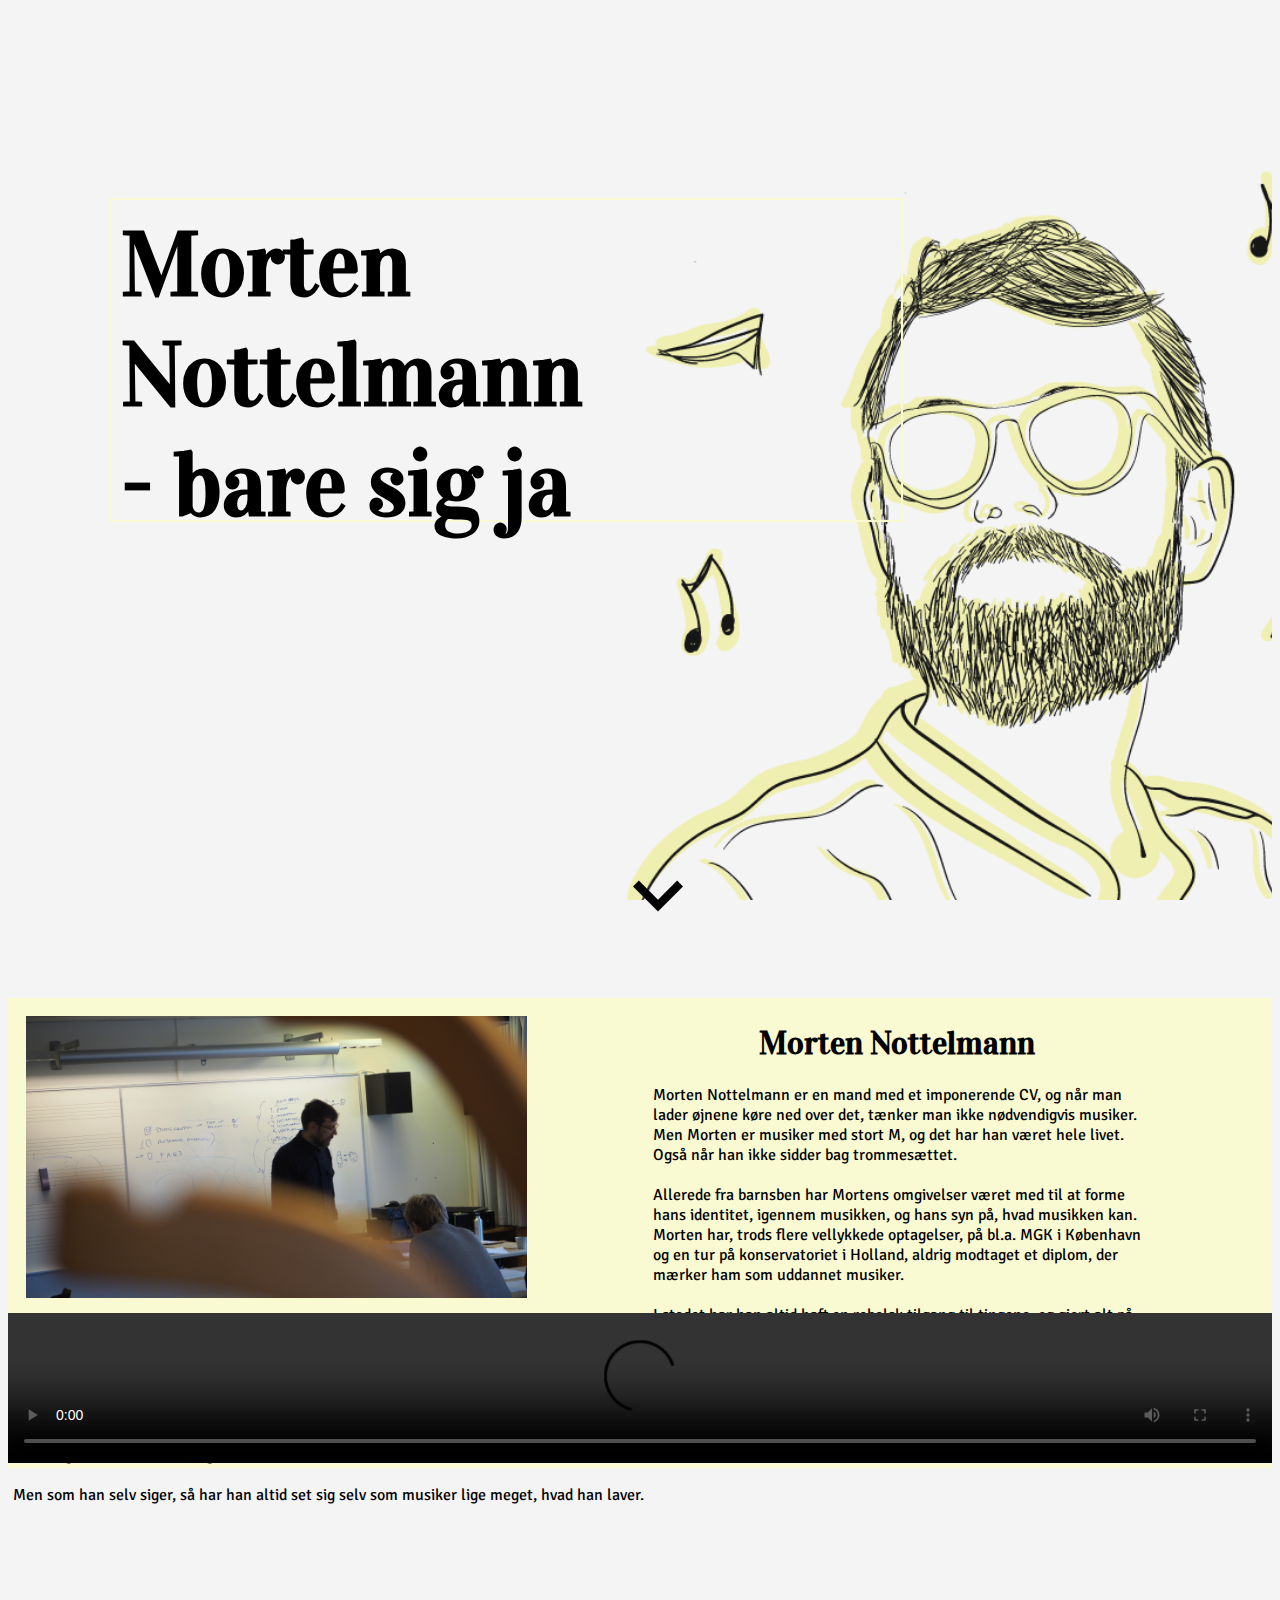
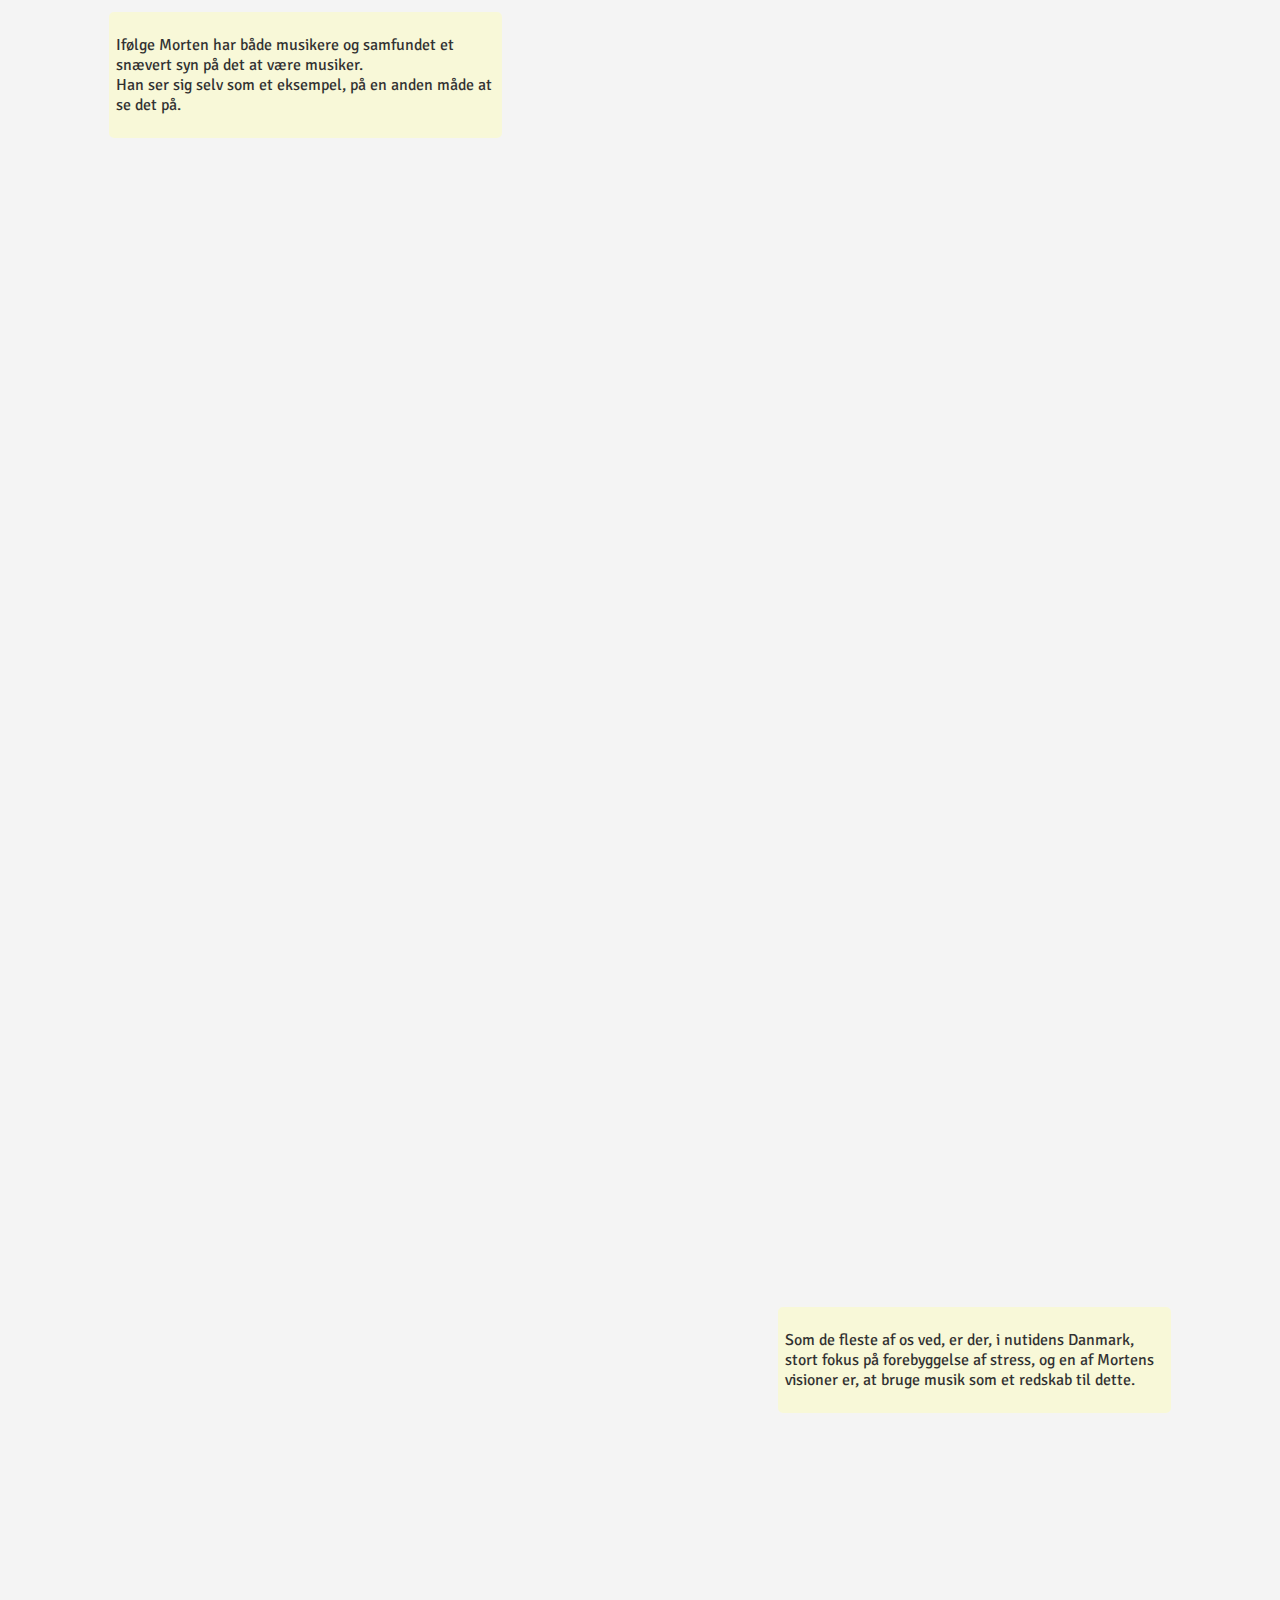
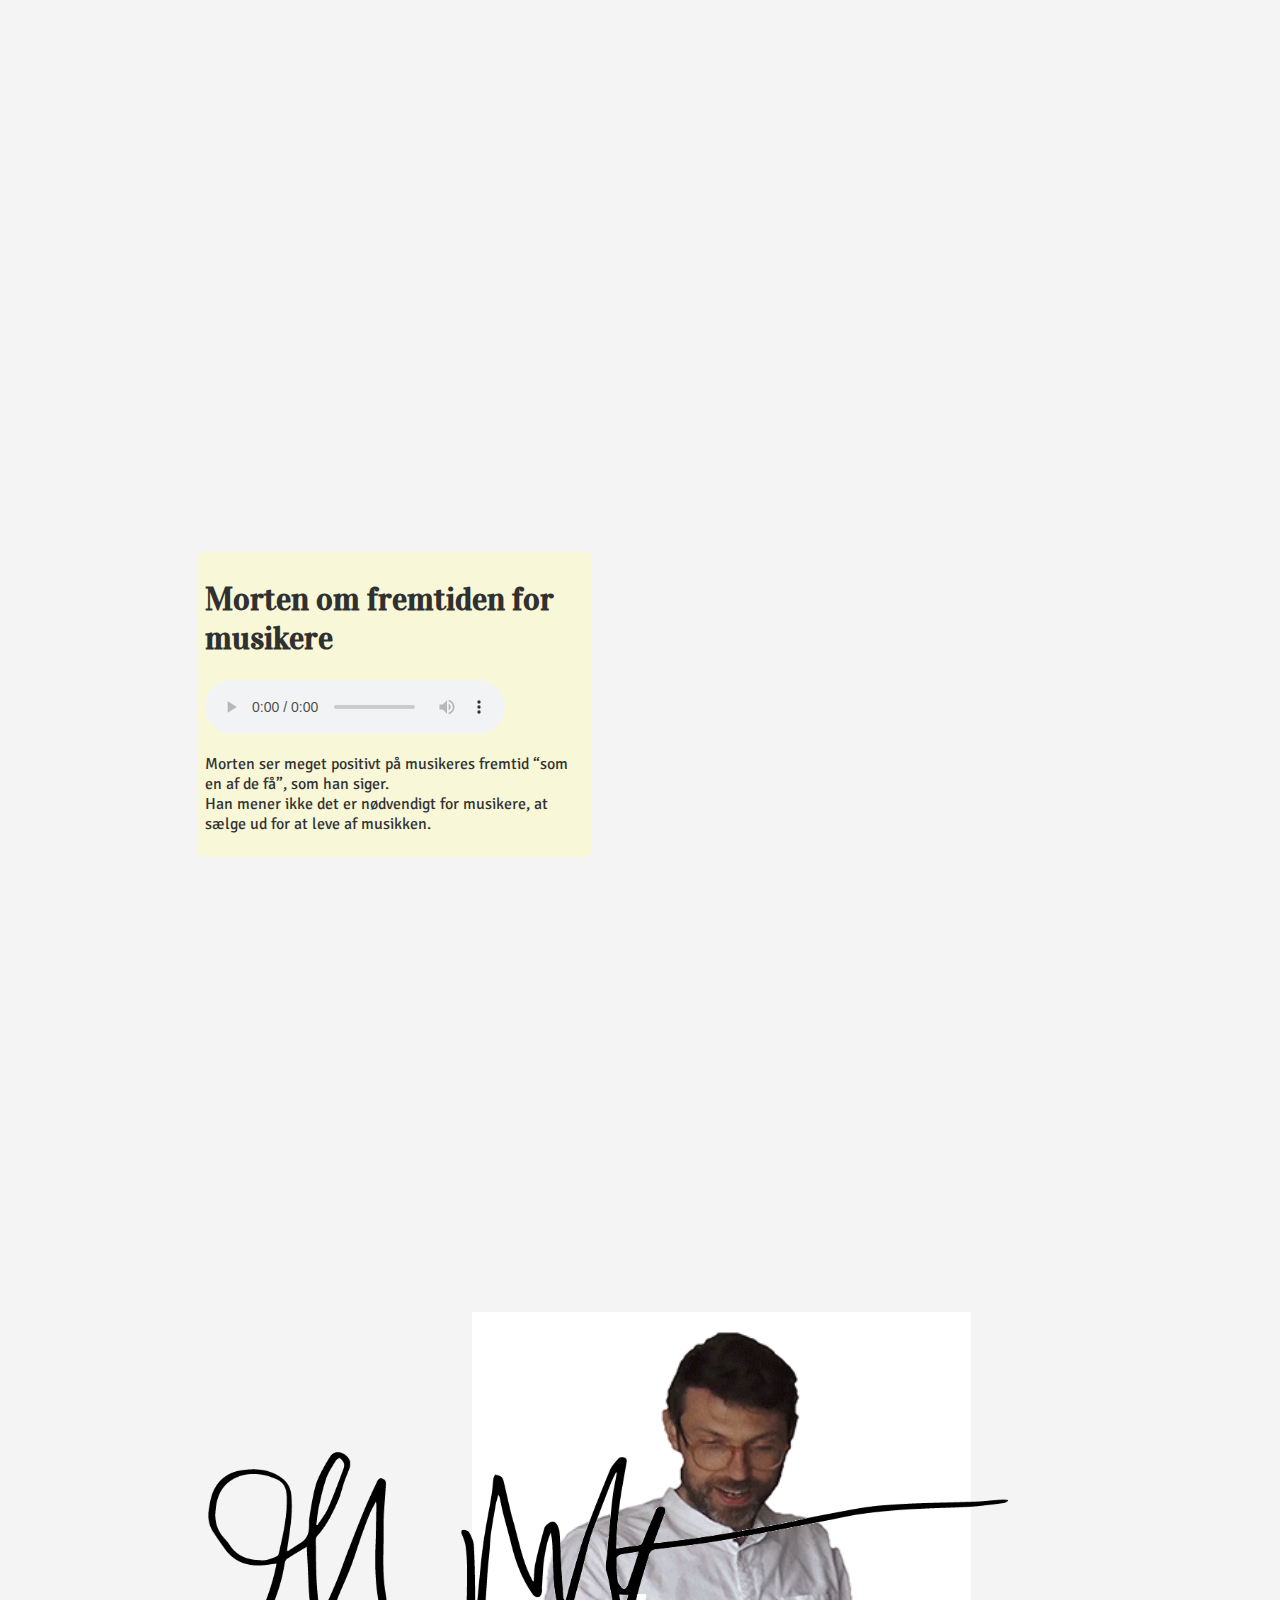
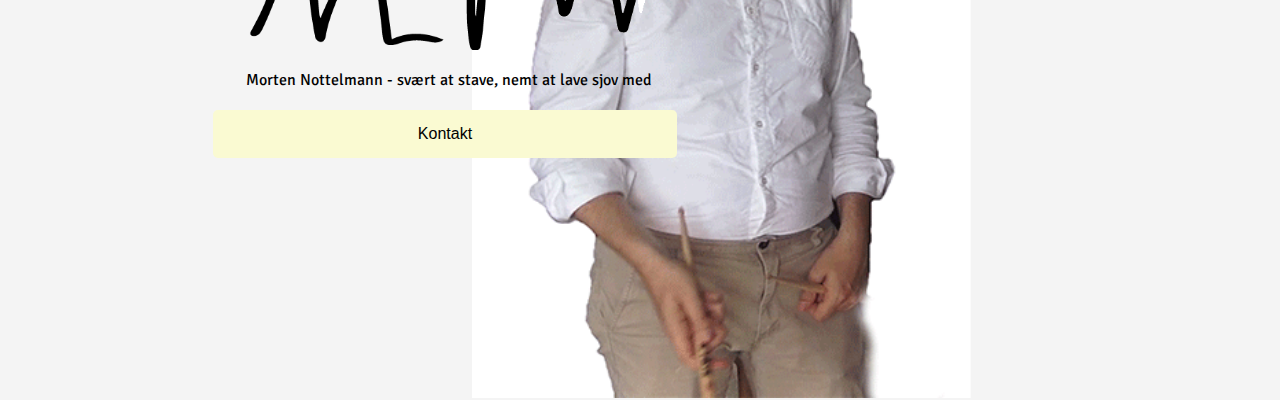
==== index.html @ 0ad33be7 "fonts" ====
<!DOCTYPE html>
<html lang="da">

<head>
    <meta charset="utf-8">
    <!-- HUSK AT UDFYLDE BESKRIVELSE TIL SEO-->
    <meta name="Description" content="">
    <meta name="Author" content="Christian Plovst">
    <meta name="viewport" content="width=device-width, initial-scale=1.0">
    <title>Morten Nottelmann - bare sig ja</title>
    <link rel="stylesheet" href="style/style.css">
    <link href="https://fonts.googleapis.com/icon?family=Material+Icons" rel="stylesheet">
    <link href="https://fonts.googleapis.com/css?family=Signika|Vidaloka" rel="stylesheet">
</head>

<body>
    <header>
        <div class="container">
            <div class="parallax-hero" id="top">
                <h1 id="titel">Morten Nottelmann<br>- bare sig ja</h1>
                <div>
                    <i class="material-icons" style="font-size:100px">keyboard_arrow_down</i>
                </div>
            </div>
        </div>
    </header>
    <section>
        <div class="undervisning-container">
            <img src="images/undervisning.JPG" alt="Morten underviser på kons" id="undervisning">
            <div class="Morten">
                <h1>Morten Nottelmann</h1>
                <p>Morten Nottelmann er en mand med et imponerende CV, og når man lader øjnene køre ned over det, tænker man ikke nødvendigvis musiker. Men Morten er musiker med stort M, og det har han været hele livet. Også når han ikke sidder bag trommesættet.<br><br>
                    Allerede fra barnsben har Mortens omgivelser været med til at forme hans identitet, igennem musikken, og hans syn på, hvad musikken kan.<br>
                    Morten har, trods flere vellykkede optagelser, på bl.a. MGK i København og en tur på konservatoriet i Holland, aldrig modtaget et diplom, der mærker ham som uddannet musiker.<br><br>
                    I stedet har han altid haft en rebelsk tilgang til tingene, og gjort alt på sin egen måde - med stor succes. Han har blandt andet startet eget pladeselskab, turneret og spillet en stor teaterforestilling, med tekst af Elfriede Jelinek, modtager af Nobels litteraturpris.<br>
                    Da Morten vender tilbage til Danmark, uddanner han sig som kaospilot og har siden haft utroligt mange jobs. Bl.a. har han haft eget reklamebureau og startet spillestedet ”Cafe Lobby” op.<br><br>
                    I dag er Morten stadig en meget tværfaglig mand. Han underviser bl.a. på musikkonservatoriet, Journalist- og mediehøjskolen og på designskolen i Göteborg. Samtidig med dette, er han igen blevet udøvende musiker.<br><br>
                    Men som han selv siger, så har han altid set sig selv som musiker lige meget, hvad han laver.</p>
            </div>
        </div>
    </section>
    <video id="myVideo" controls>
        <source src="morten-nottelmann.mp4">
    </video>
    <section>
        <div class="container">
            <div class="parallaxone">
                <div class="tekst1">
                    <p>Ifølge Morten har både musikere og samfundet et snævert syn på det at være musiker.<br>Han ser sig selv som et eksempel, på en anden måde at se det på.</p>
                </div>
            </div>
        </div>
        <div class="container" id="ryksammen">
            <div class="parallaxtwo">
                <div class="tekst2">
                    <p>Som de fleste af os ved, er der, i nutidens Danmark, stort fokus på forebyggelse af stress, og en af Mortens visioner er, at bruge musik som et redskab til dette.</p>
                </div>
            </div>
        </div>
    </section>
    <section>
        <div class="container" id="ryksammen">
            <div class="parallaxthree">
                <div class="tekst3">
                    <h1>Morten om fremtiden for musikere</h1>
                    <audio controls>
                        <source>
                    </audio>
                    <p>Morten ser meget positivt på musikeres fremtid <q>som en af de få</q>, som han siger.<br>
                        Han mener ikke det er nødvendigt for musikere, at sælge ud for at leve af musikken. 
                </div>
            </div>
        </div>
    </section>
    <footer>
        <div class="venstre">
            <img src="images/underskrift.png" alt="Underskrift" id="auto"><br>
            <p>Morten Nottelmann - svært at stave, nemt at lave sjov med</p>
            <a href="http://www.mortennottelmann.com/" id="knap" target="_blank">Kontakt</a>
        </div>
        <img src="images/giftig.gif" alt="Gif" id="gif">
    </footer>
    <script type="text/javascript" src="js/script.js"></script>
</body>

</html>
---- style/style.css ----
body {
    background-color: rgb(244,244,244);
}

/* font til tekster : font-family: 'Signika', sans-serif;
font til overskrifter : font-family: 'Vidaloka', serif;*/


h1 {
    font-family: 'Vidaloka', serif;
    ;
}

p {
    font-family: 'Signika', sans-serif;;
}

.container {
    position: relative;
    margin-bottom: 50px;
}

.space {
    margin-top: -100px;
}

/*header*/

#top {
    margin-top: -10px;
}

.parallax-hero {
    background-image: url(/images/heroimage.png);
    min-height: 1000px;
    background-attachment: fixed;
    background-position: center;
    background-repeat: no-repeat;
    background-size: cover;
}

#titel {
    border: 2px solid lightgoldenrodyellow;
    width: 770px;
    height: 300px;
    padding: 10px;
    position: absolute;
    top: 15%;
    left: 8%;
    font-size: 90px;
    margin-top: 50px;
}

@keyframes bounce {
    0%, 20%, 60%, 100% {
        -webkit-transform: translateY(0);
        transform: translateY(0);
    }
    
    40% {
        -webkit-transform: translateY(-20px);
        transform: translateY(-20px);
    }
    
    80% {
        -webkit-transform: translateY(-10px);
        transform: translateY(-10px);
    }
}

.material-icons {
    width:5%;
    position: absolute;
    top: 85%;
    left: 47.5%;
    
}

i:hover {
    animation: bounce 1s;
}

#hero {
    width: 100%;
    height: auto;
}

/*section 1*/

.undervisning-container {
    border: 5px solid lightgoldenrodyellow;
    height: 460px;
    background-color: lightgoldenrodyellow;
    margin-top: -50px;
    margin-bottom: -155px;
}

#undervisning {
    width: 40%;
    margin-top: 1%;
    margin-left: 1%;
    margin-bottom: 1%;
    margin-right: 10%;
    float:left;
}

.Morten h1 {
    text-align: center; 
}

.Morten {
    width: 90%;
}
/*video*/

video {
    width: 100%;
}

/*section 2*/

.bred {
    width: 100%;
    height: auto;
}

.tekst1 {
    border: 2px solid lightgoldenrodyellow;
    background-color: lightgoldenrodyellow;
    width: 30%;
    padding: 5px;
    position: absolute;
    top: 15%;
    left: 8%;
    opacity: 0.8;
    border-radius: 5px;
}

#ryksammen {
    margin-top: -55px;
}

.tekst2 {
    border: 2px solid lightgoldenrodyellow;
    background-color: lightgoldenrodyellow;
    width: 30%;
    padding: 5px;
    position: absolute;
    top: 45%;
    right: 8%;
    opacity: 0.8;
    border-radius: 5px;
}

.parallaxone {
    background-image: url(/images/reol.JPG);
    min-height: 1000px;
    background-attachment: fixed;
    background-position: center;
    background-repeat: no-repeat;
    background-size: cover;
    margin-top: -5px;
}

.parallaxtwo {
    background-image: url(/images/stress.JPG);
    min-height: 1000px;
    background-attachment: fixed;
    background-position: center;
    background-repeat: no-repeat;
    background-size: cover;
}

/*section 3*/

.parallaxthree {
    background-image: url(/images/fremtid.JPG);
    min-height: 1000px;
    background-attachment: fixed;
    background-position: center;
    background-repeat: no-repeat;
    background-size: cover;
}

.tekst3 {
    border: 2px solid lightgoldenrodyellow;
    background-color: lightgoldenrodyellow;
    width: 30%;
    padding: 5px;
    position: absolute;
    top: 30%;
    left: 15%;
    opacity: 0.8;
    border-radius: 5px;
}

/*footer*/

#knap {
    background-color: lightgoldenrodyellow;
    border: none;
    padding: 15px 32px;
    text-align: center;
    color: black;
    text-decoration: none;
    display: inline-block;
    font-size: 16px;
    margin: 4px 2px;
    cursor: pointer;
    width: 400px;
    border-radius: 5px;
    margin-left: 105px;
    font-family: sans-serif;
}

#gif {
    float: right;
    margin-right: 300px;
    margin-top: -450px;
    width: 500px;
}

#auto {
    width: 800px;
    margin-left: 100px;
}

footer p {
    width: 500px;
    margin-left: 90px;
    text-align: center;
}

.venstre {
    margin-left: 100px;
    margin-top: 200px;
}
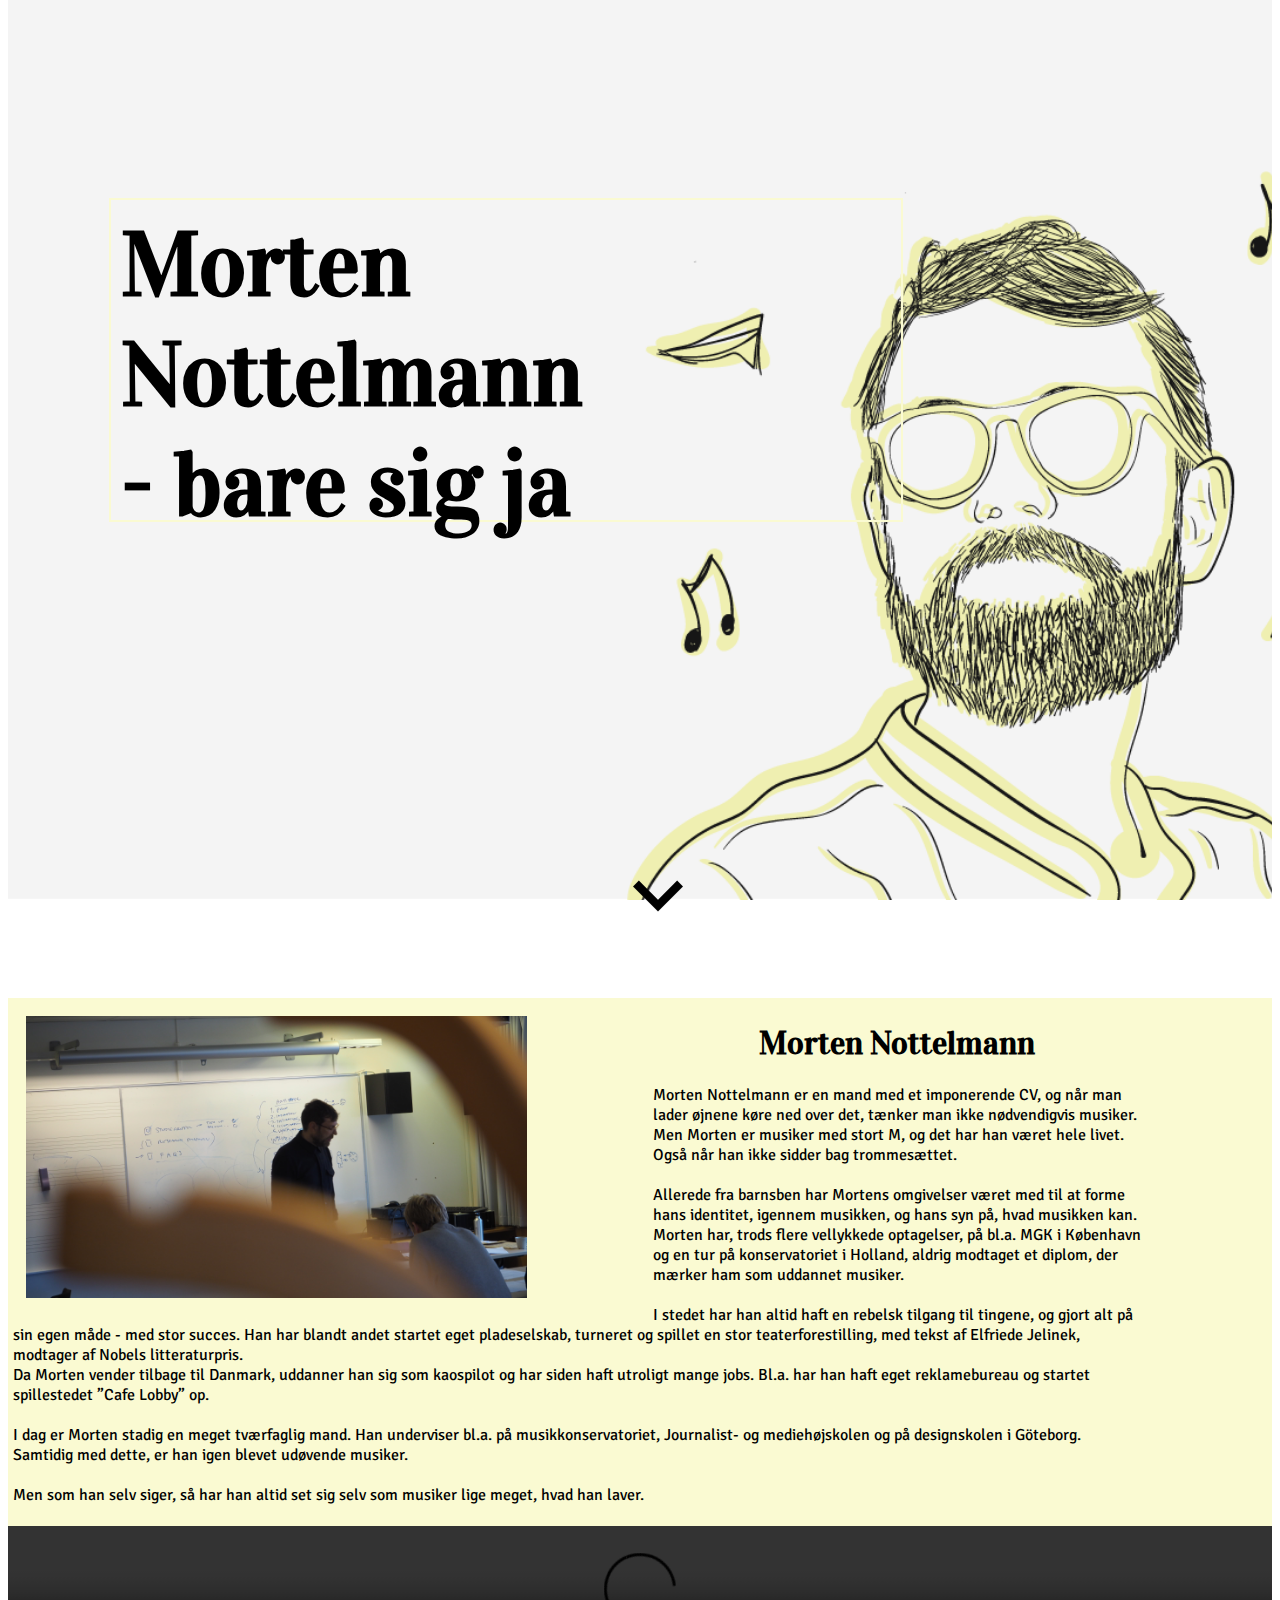
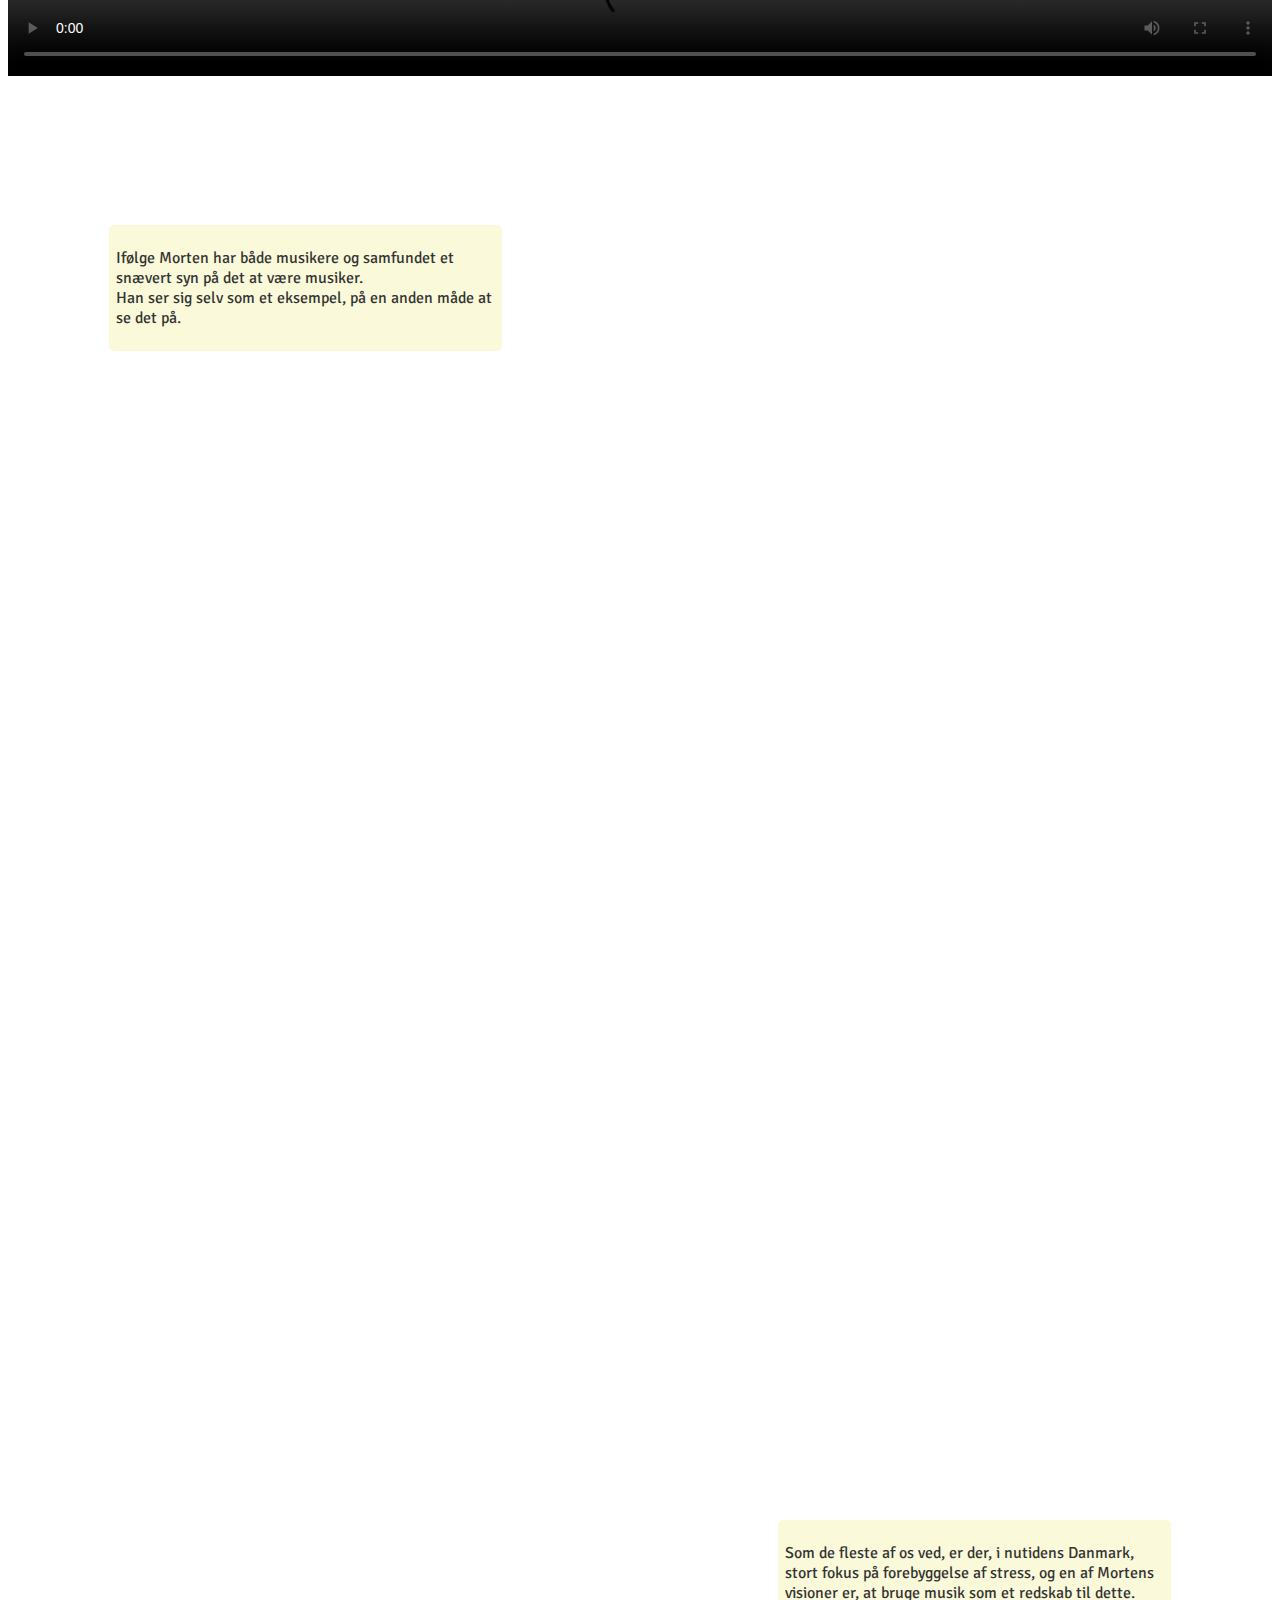
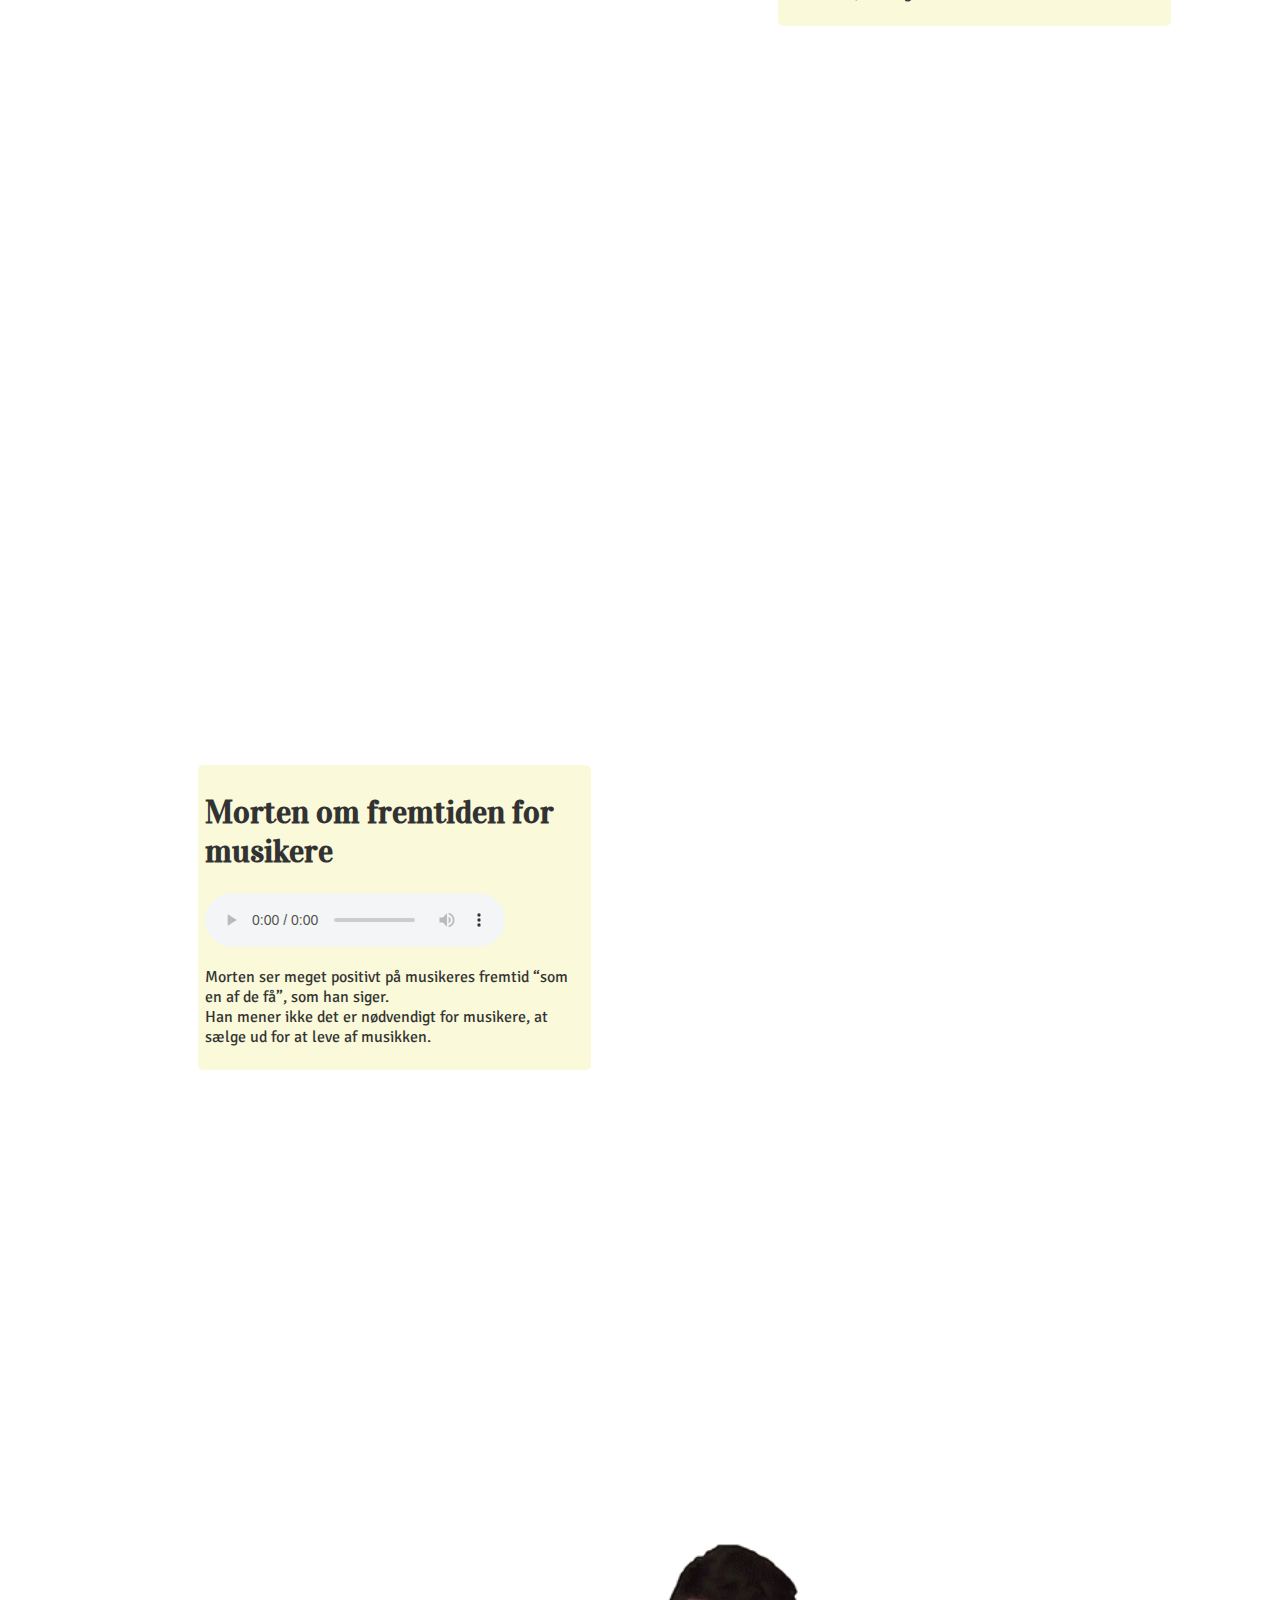
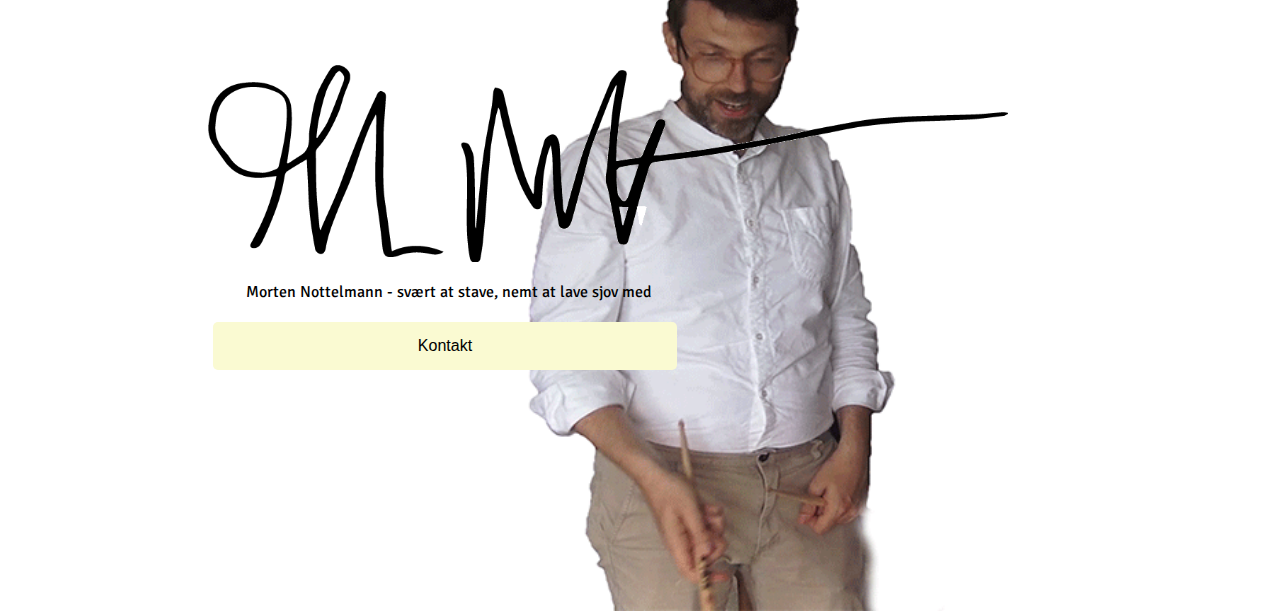
==== commit a24eee30: "svsaf" ====
--- a/index.html
+++ b/index.html
@@ -26,7 +26,9 @@
     </header>
     <section>
         <div class="undervisning-container">
-            <img src="images/undervisning.JPG" alt="Morten underviser på kons" id="undervisning">
+            <div class="billede">
+                <img src="images/undervisning.JPG" alt="Morten underviser på kons" id="undervisning">
+            </div>
             <div class="Morten">
                 <h1>Morten Nottelmann</h1>
                 <p>Morten Nottelmann er en mand med et imponerende CV, og når man lader øjnene køre ned over det, tænker man ikke nødvendigvis musiker. Men Morten er musiker med stort M, og det har han været hele livet. Også når han ikke sidder bag trommesættet.<br><br>
@@ -67,7 +69,7 @@
                         <source>
                     </audio>
                     <p>Morten ser meget positivt på musikeres fremtid <q>som en af de få</q>, som han siger.<br>
-                        Han mener ikke det er nødvendigt for musikere, at sælge ud for at leve af musikken. 
+                        Han mener ikke det er nødvendigt for musikere, at sælge ud for at leve af musikken.
                 </div>
             </div>
         </div>
--- a/style/style.css
+++ b/style/style.css
@@ -1,7 +1,3 @@
-body {
-    background-color: rgb(244,244,244);
-}
-
 /* font til tekster : font-family: 'Signika', sans-serif;
 font til overskrifter : font-family: 'Vidaloka', serif;*/
 
@@ -89,19 +85,18 @@
 
 .undervisning-container {
     border: 5px solid lightgoldenrodyellow;
-    height: 460px;
     background-color: lightgoldenrodyellow;
     margin-top: -50px;
-    margin-bottom: -155px;
 }
 
 #undervisning {
     width: 40%;
     margin-top: 1%;
     margin-left: 1%;
-    margin-bottom: 1%;
+    margin-bottom: 2%;
     margin-right: 10%;
-    float:left;
+    float: left;
+    overflow: hidden;
 }
 
 .Morten h1 {
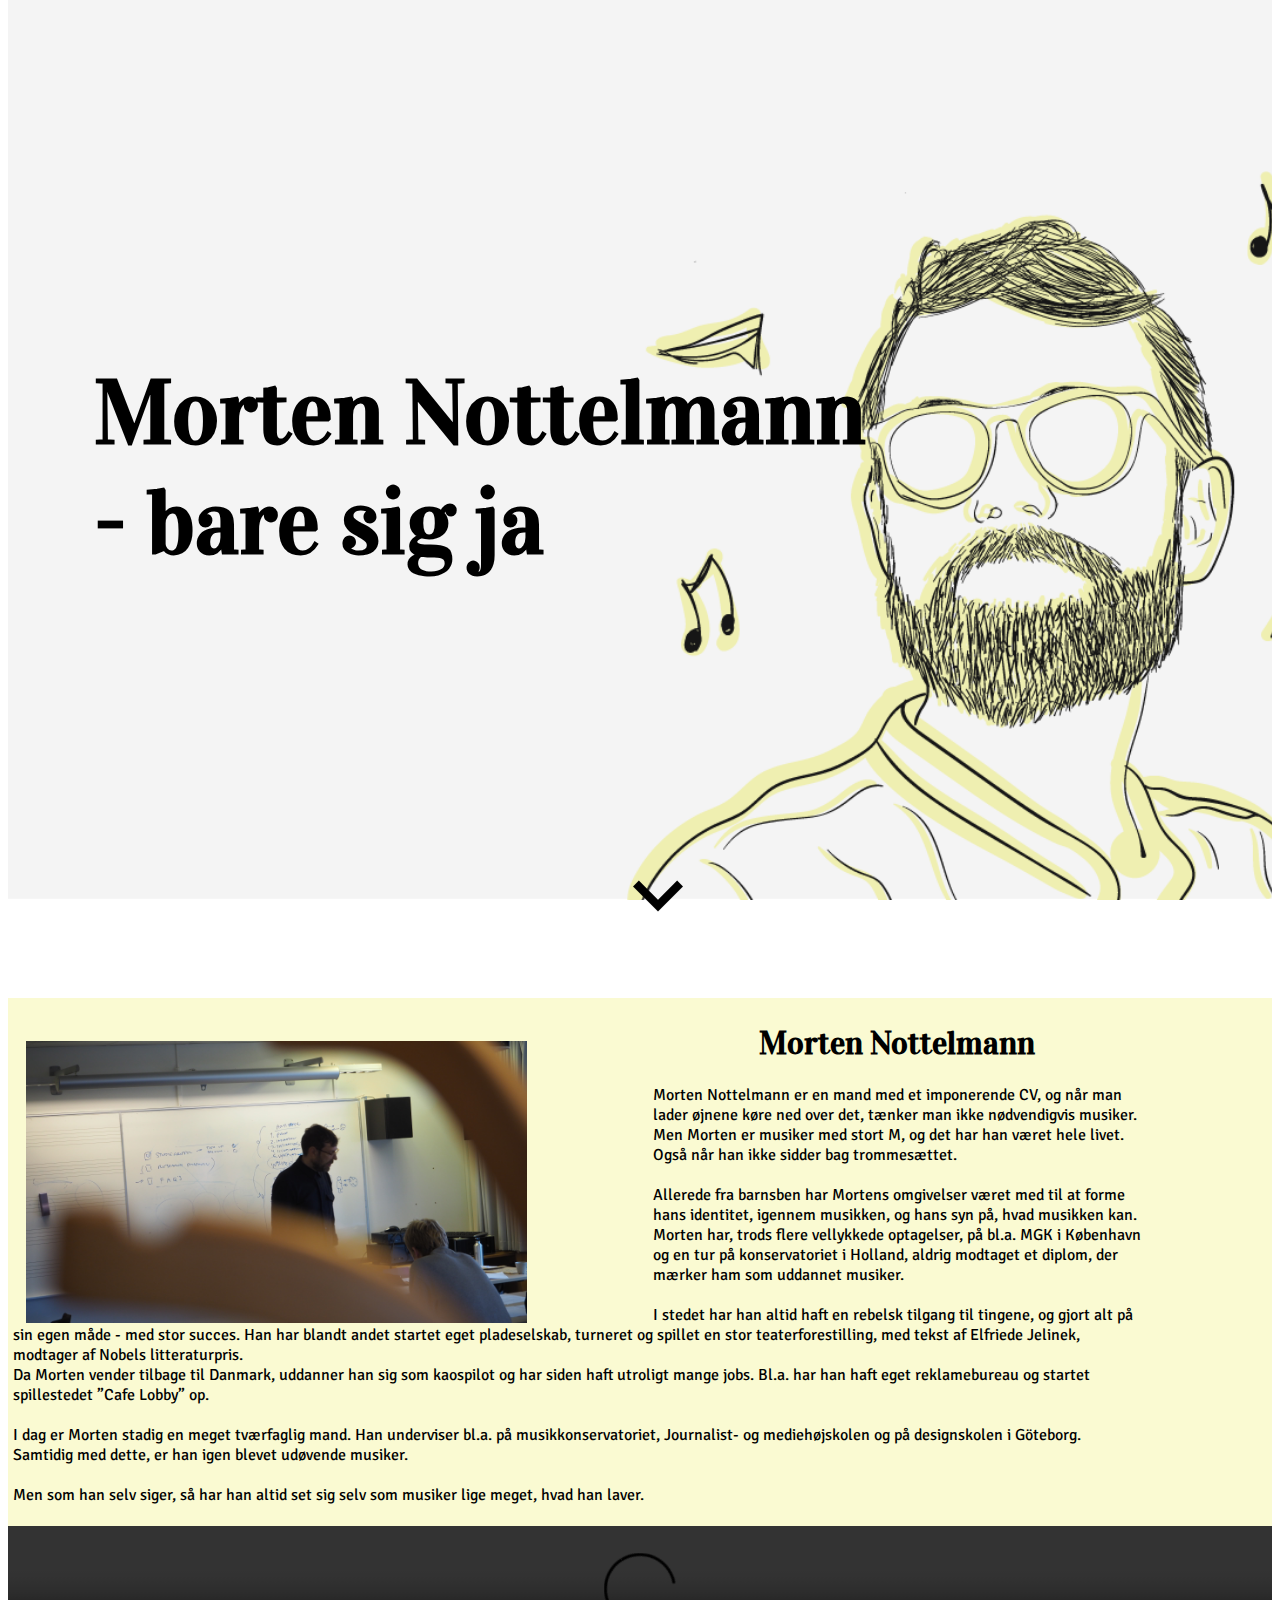
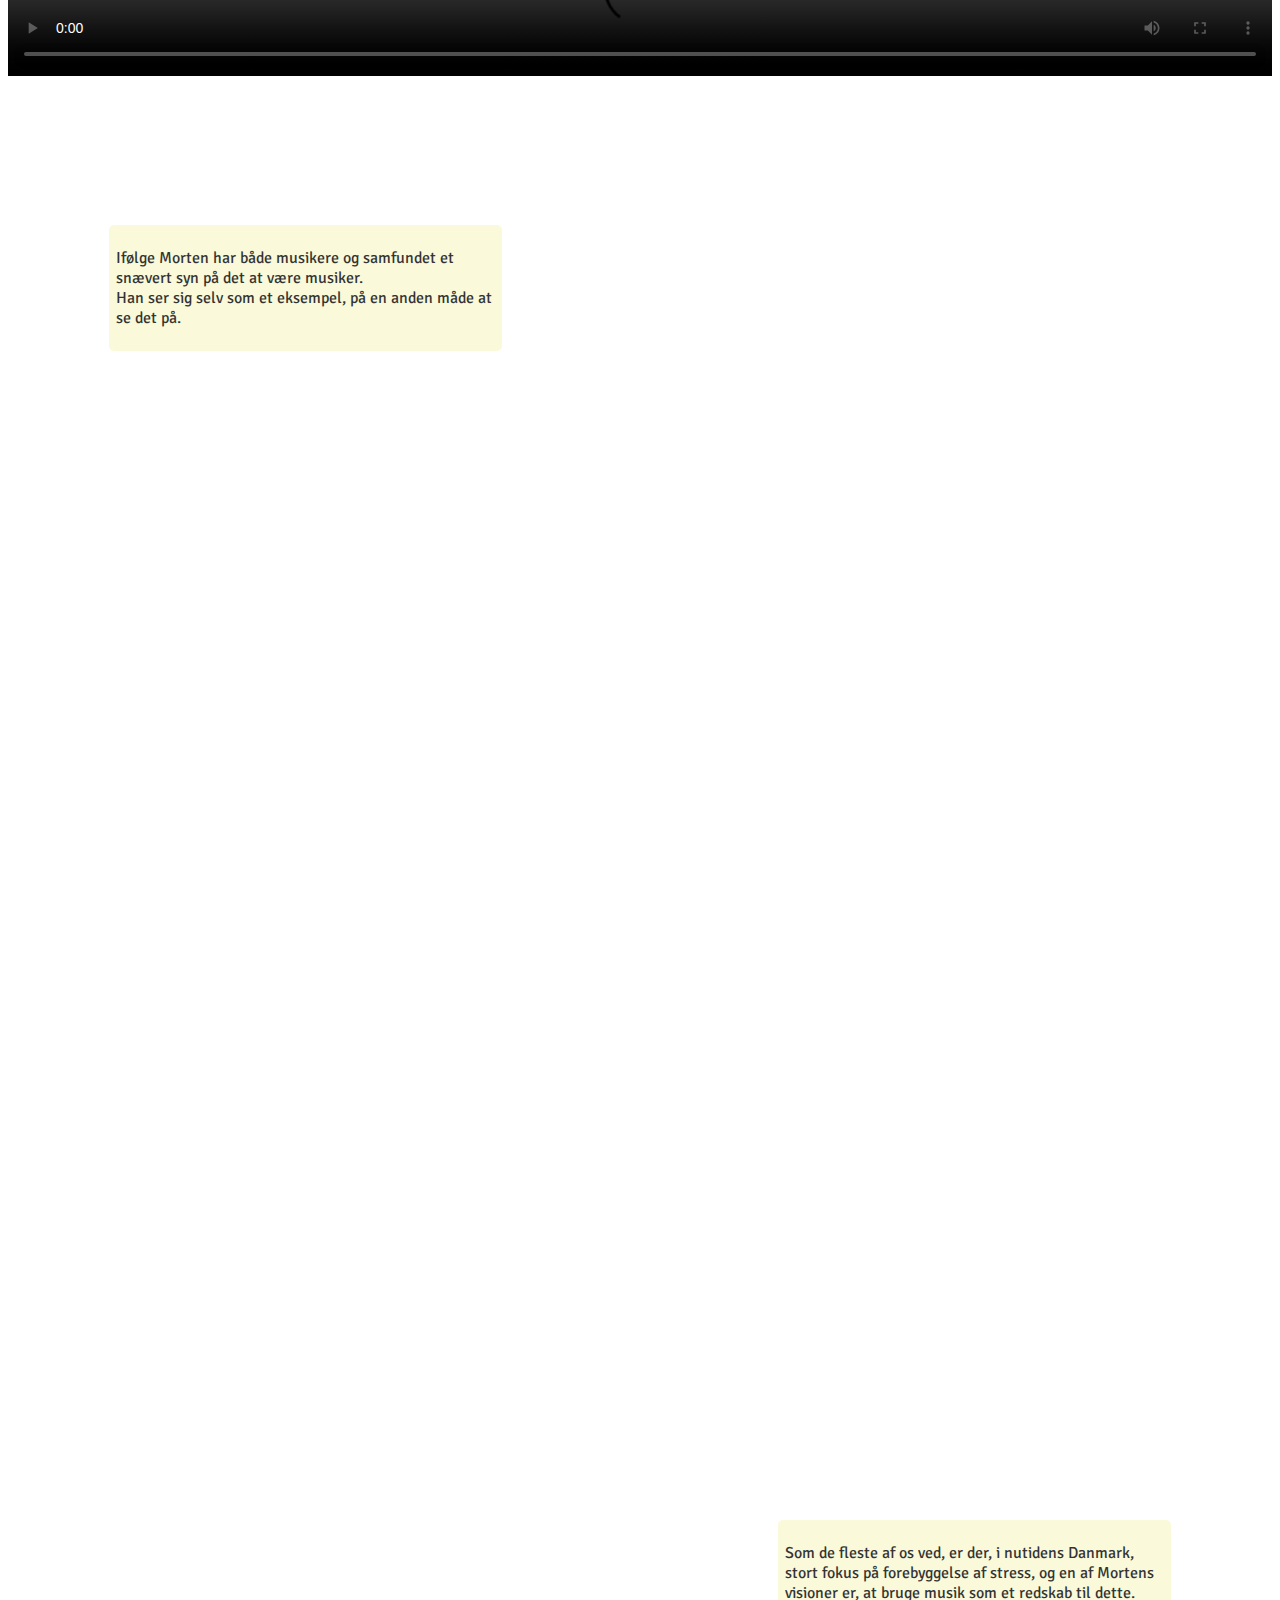
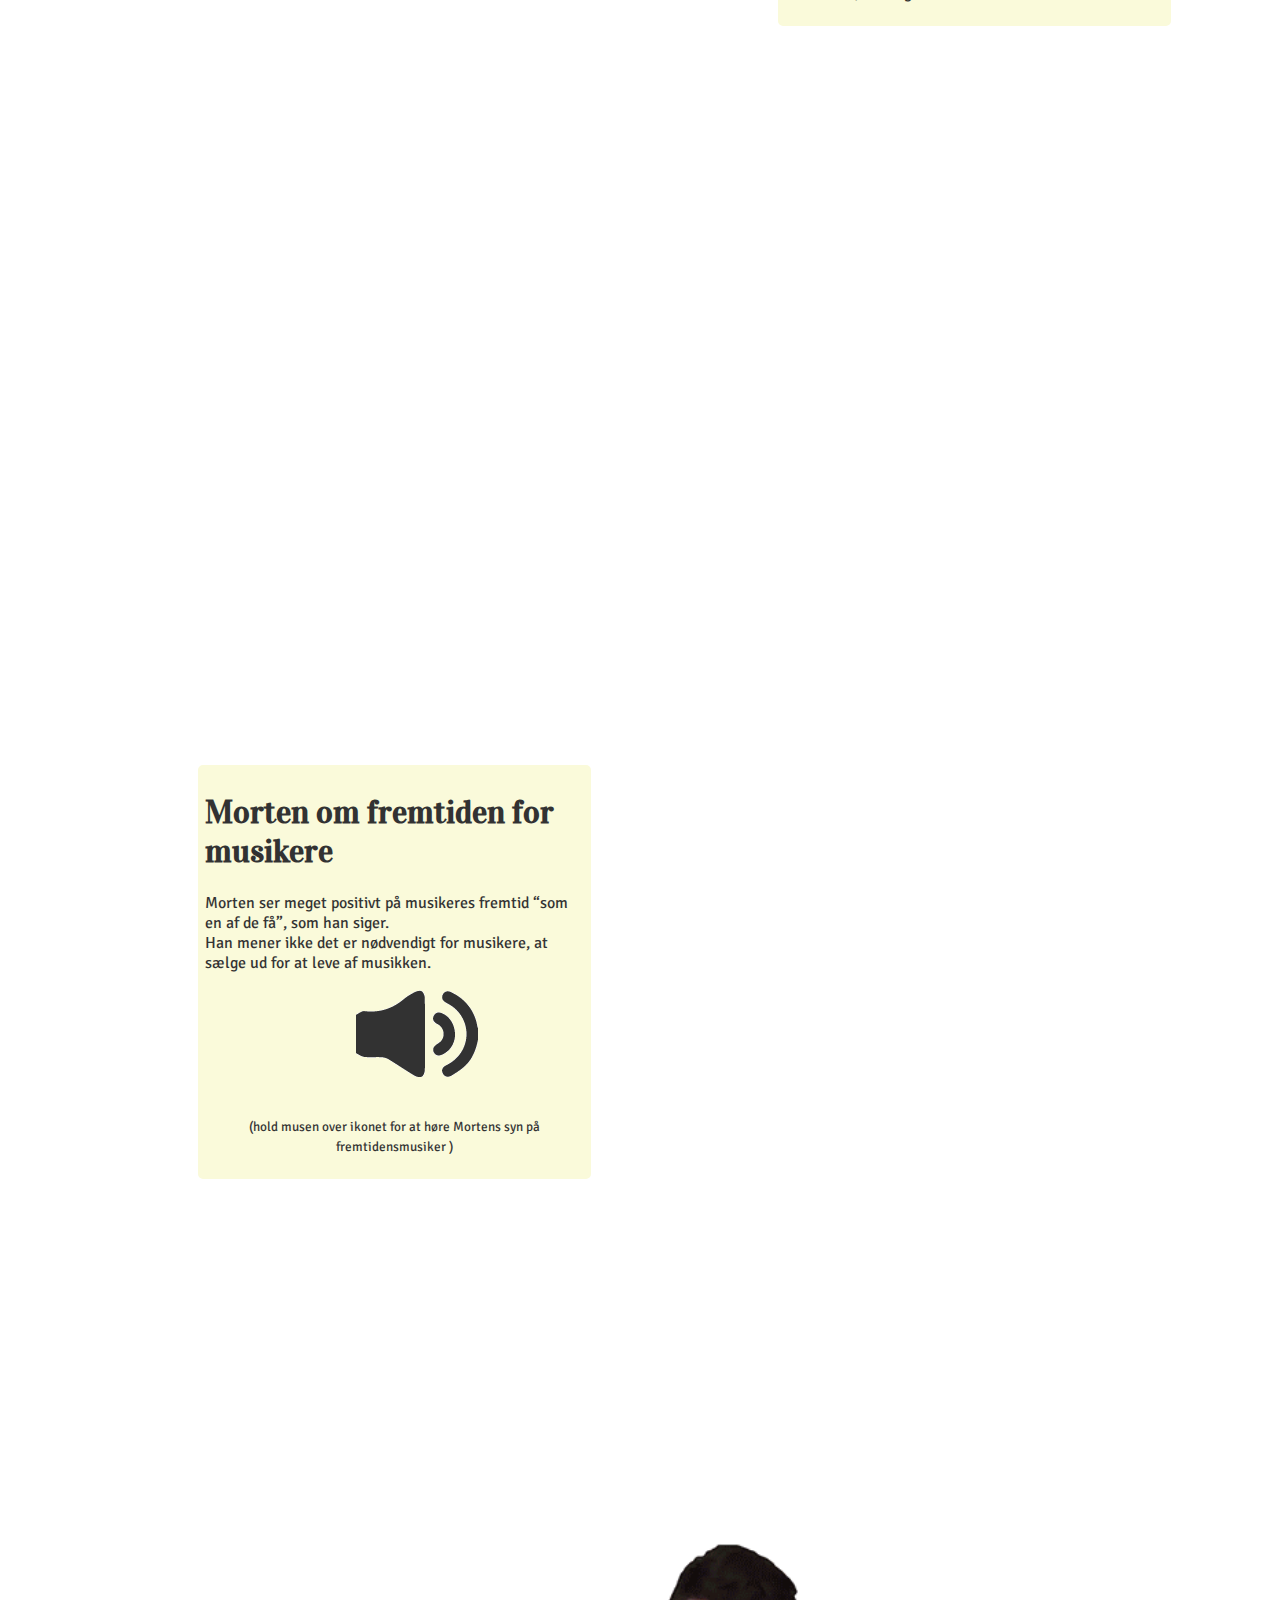
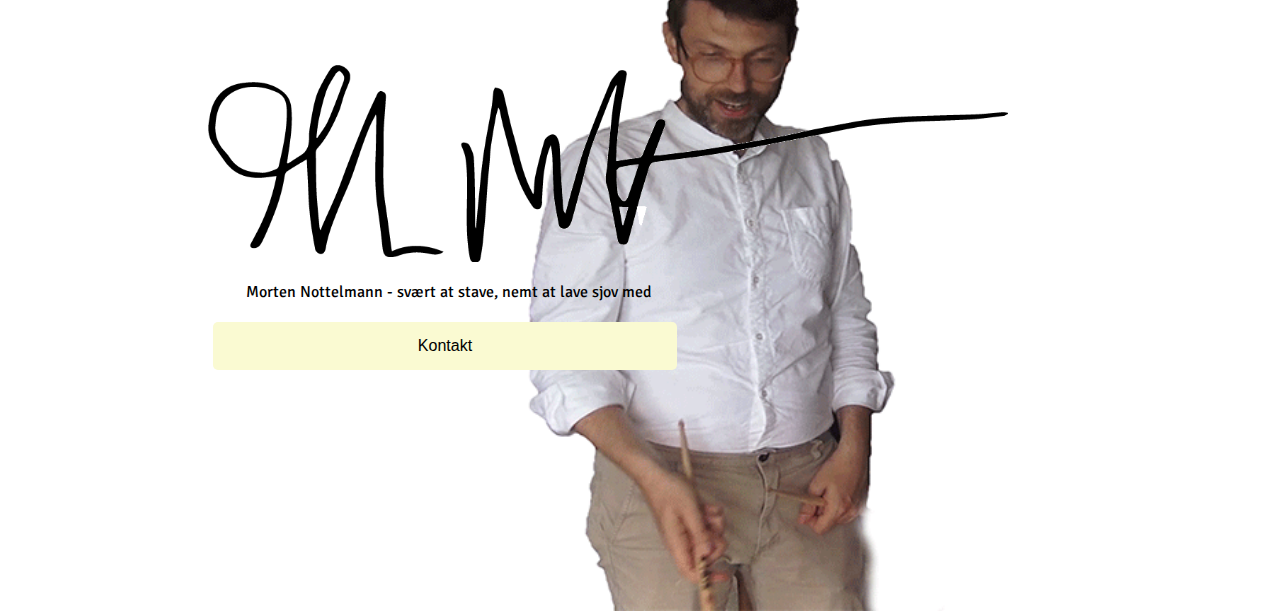
==== commit 1d181072: "wawa" ====
--- a/index.html
+++ b/index.html
@@ -65,12 +65,25 @@
             <div class="parallaxthree">
                 <div class="tekst3">
                     <h1>Morten om fremtiden for musikere</h1>
-                    <audio controls>
-                        <source>
-                    </audio>
+                   <audio id="player" src="Kalimba.mp3"></audio>
+   
                     <p>Morten ser meget positivt på musikeres fremtid <q>som en af de få</q>, som han siger.<br>
                         Han mener ikke det er nødvendigt for musikere, at sælge ud for at leve af musikken.
+                        <br>
+                        
+                        <audio id="lydklip" src="lyd/fremtid.mp3"></audio>
+                        <img class="snak" src="images/on.png" alt="ikon"
+                        onmouseover="document.getElementById('lydklip').play()"
+                        onmouseout="document.getElementById('lydklip').pause()">
+                        
+                        <p class="smal"><small>(hold musen over ikonet for at høre Mortens syn på fremtidensmusiker
+                        )</small></p>
+                    
+                         <div>
+
+     </div>
                 </div>
+                
             </div>
         </div>
     </section>
--- a/style/style.css
+++ b/style/style.css
@@ -36,13 +36,12 @@
 }
 
 #titel {
-    border: 2px solid lightgoldenrodyellow;
-    width: 770px;
-    height: 300px;
+    width: 780px;
+    height: 230px;
     padding: 10px;
     position: absolute;
-    top: 15%;
-    left: 8%;
+    top: 30%;
+    left: 6%;
     font-size: 90px;
     margin-top: 50px;
 }
@@ -91,9 +90,8 @@
 
 #undervisning {
     width: 40%;
-    margin-top: 1%;
+    margin-top: 3%;
     margin-left: 1%;
-    margin-bottom: 2%;
     margin-right: 10%;
     float: left;
     overflow: hidden;
@@ -208,6 +206,14 @@
     font-family: sans-serif;
 }
 
+.smal{
+    text-align: center;
+}
+
+.snak{
+    margin-left:40%;
+}
+
 #gif {
     float: right;
     margin-right: 300px;
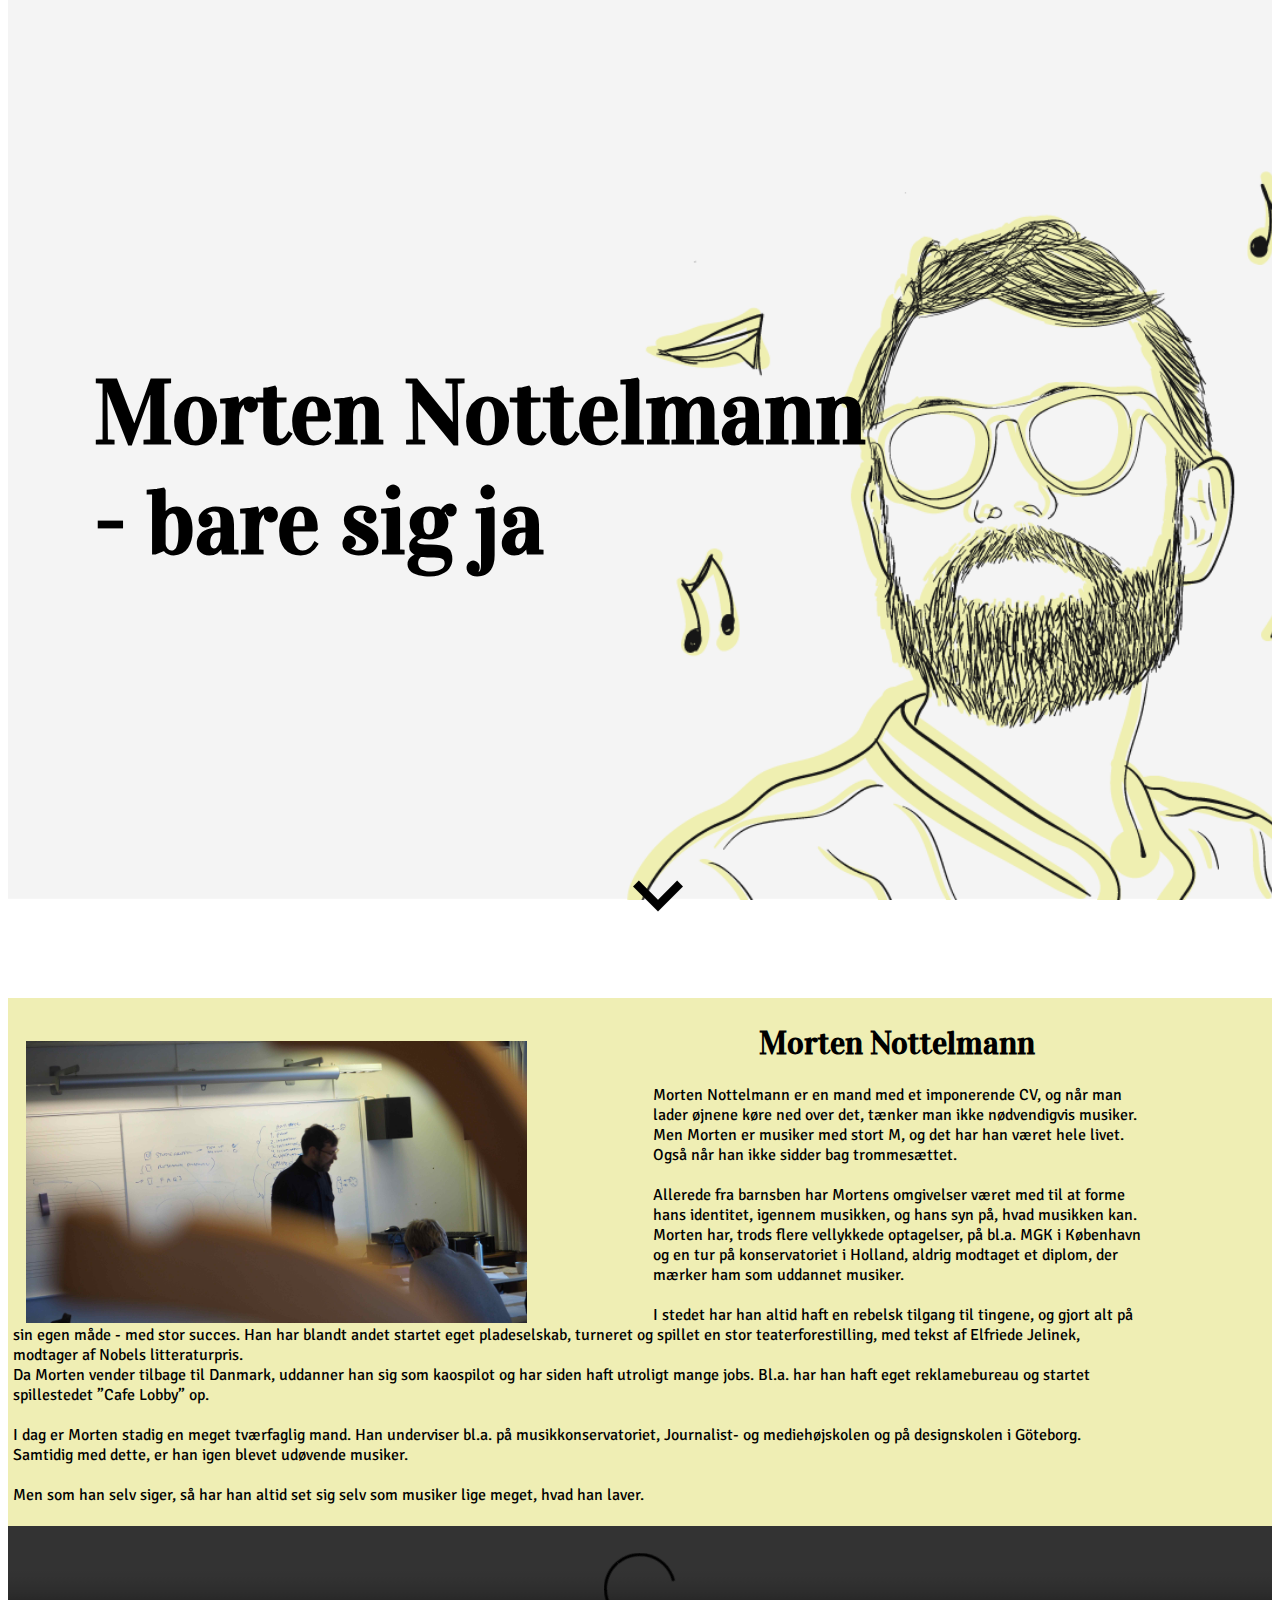
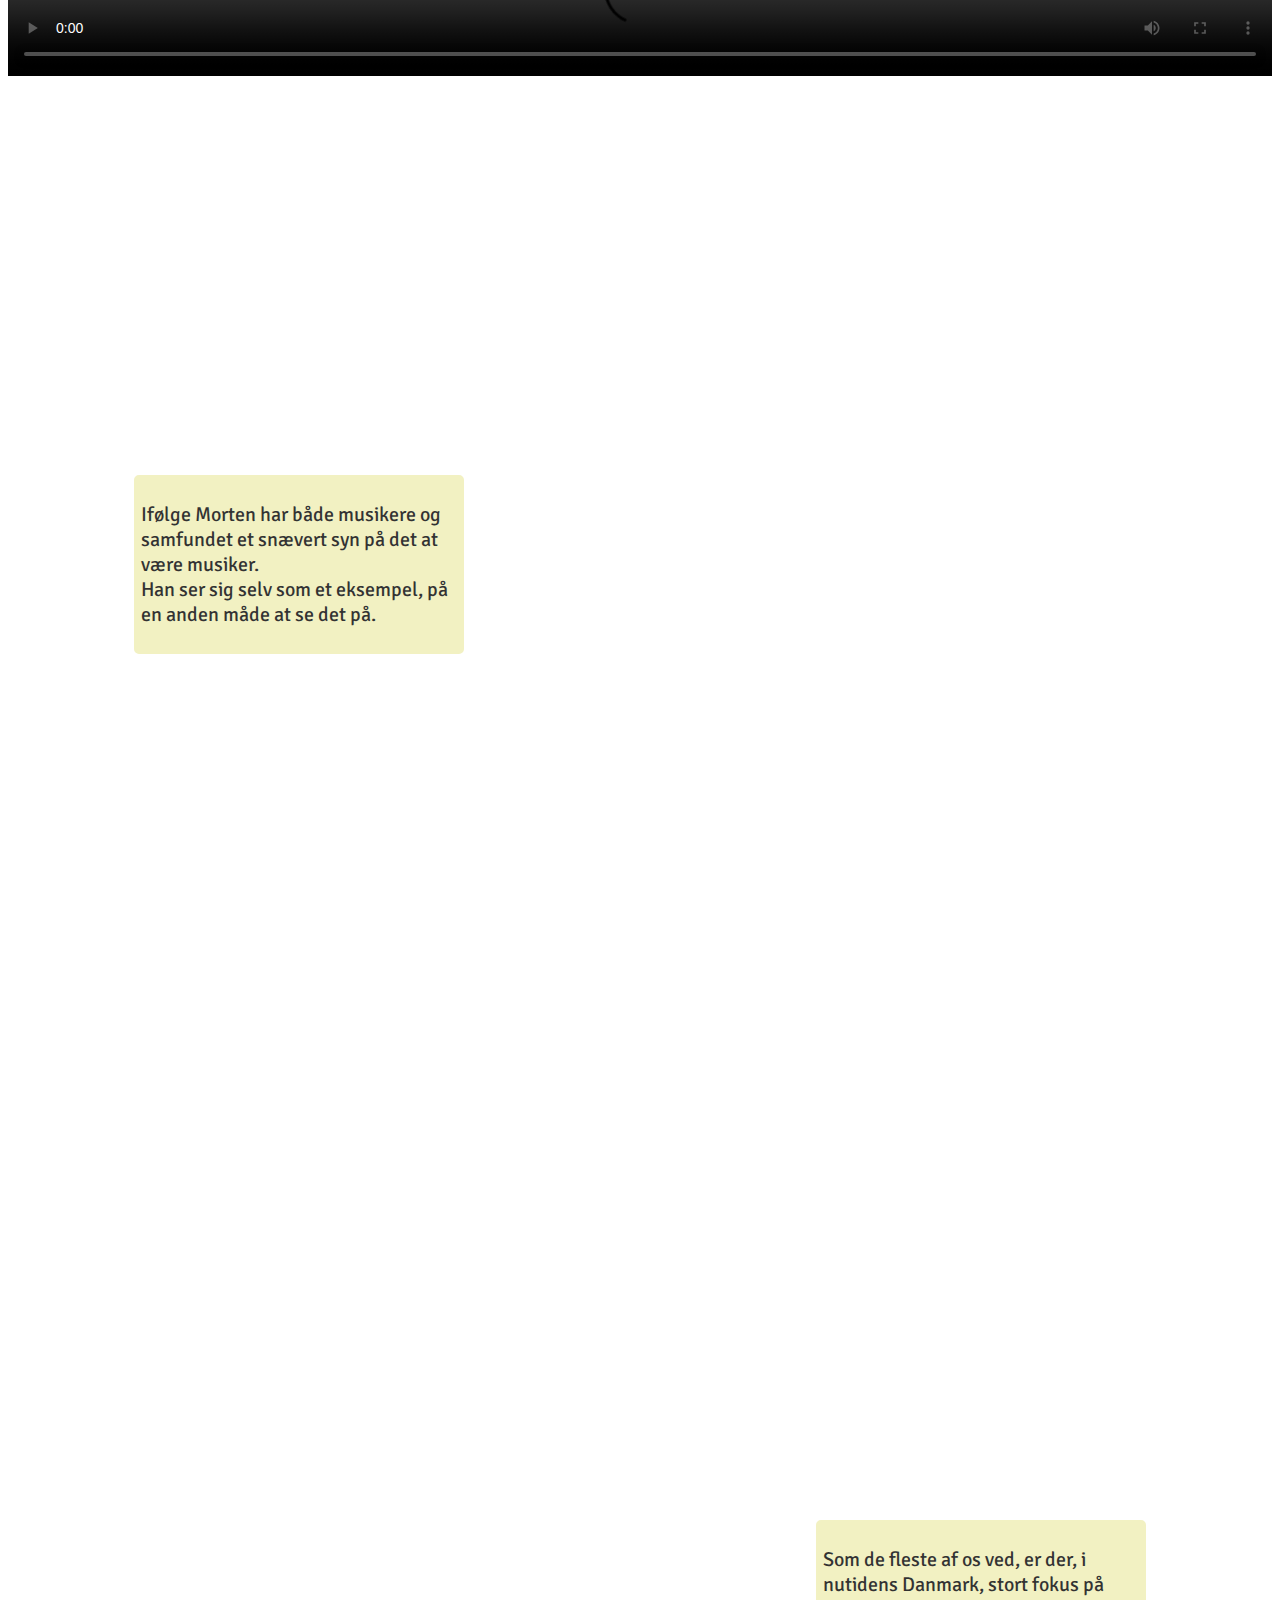
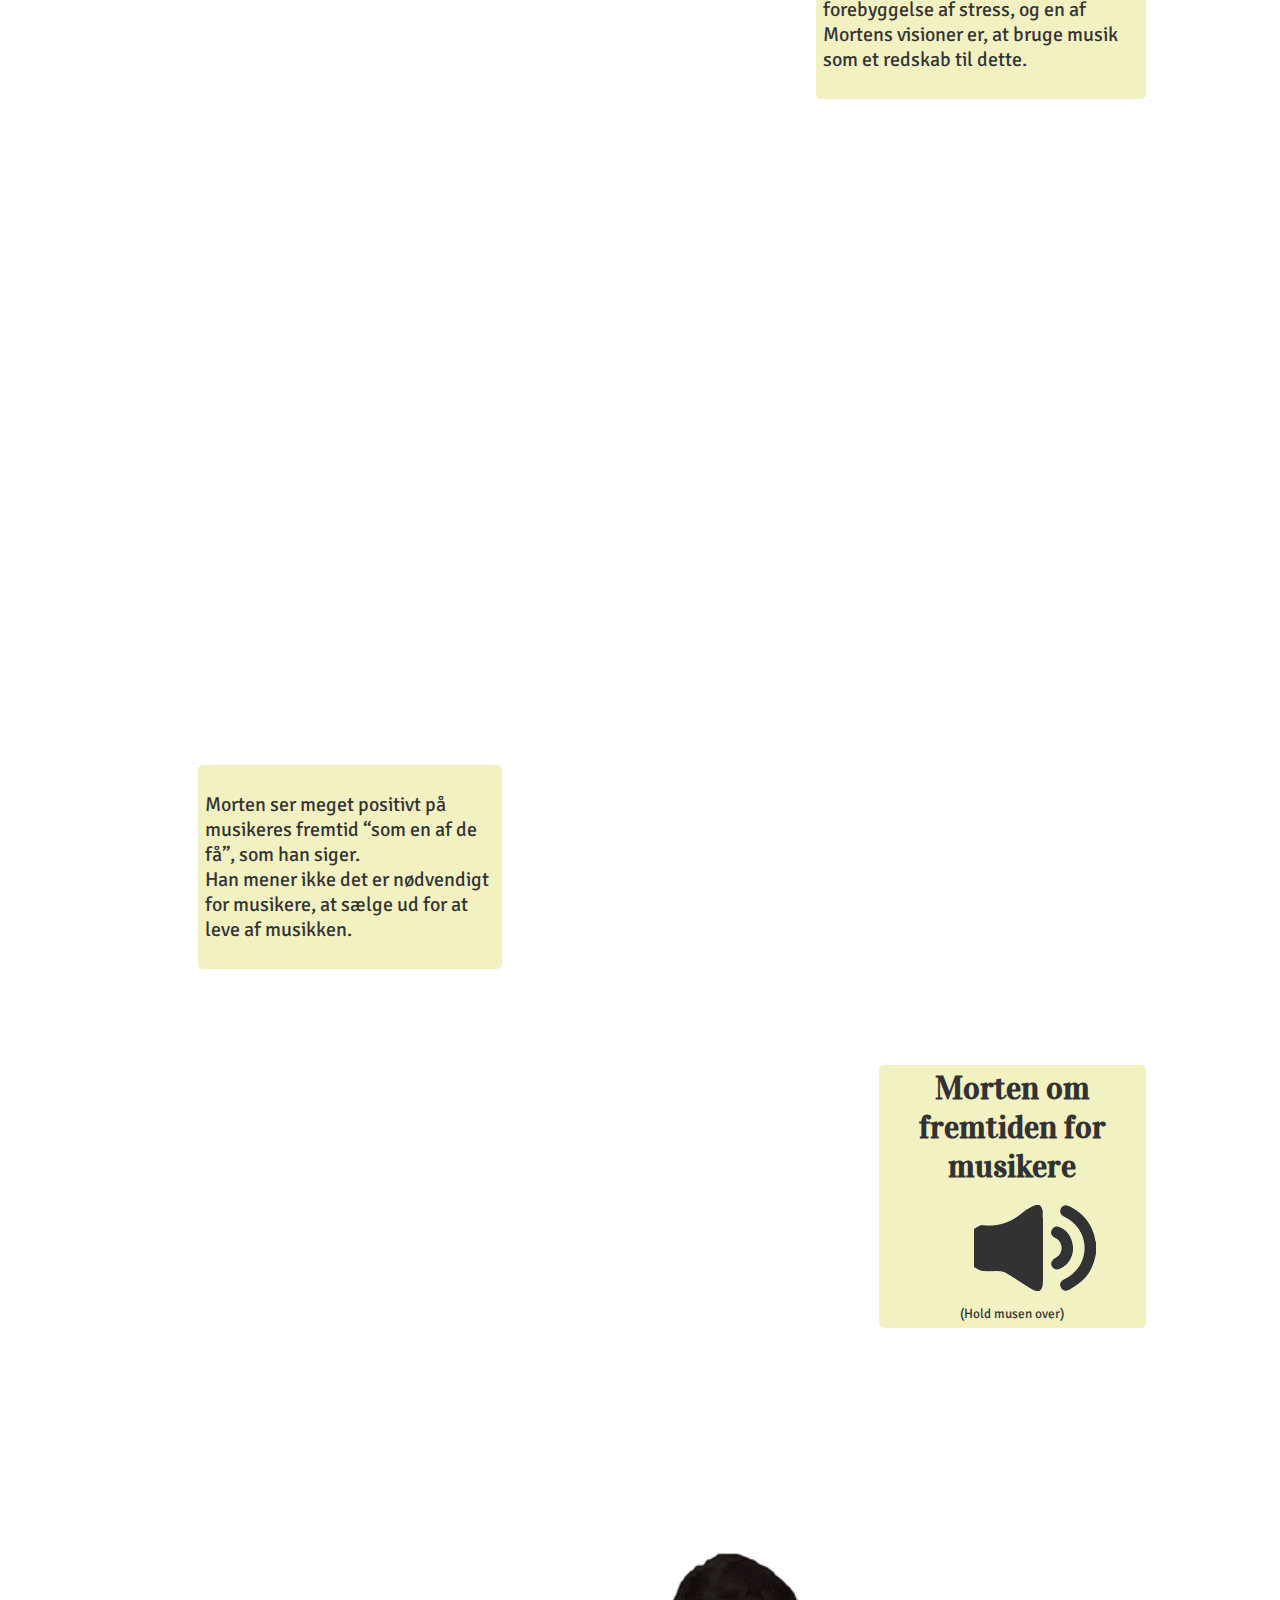
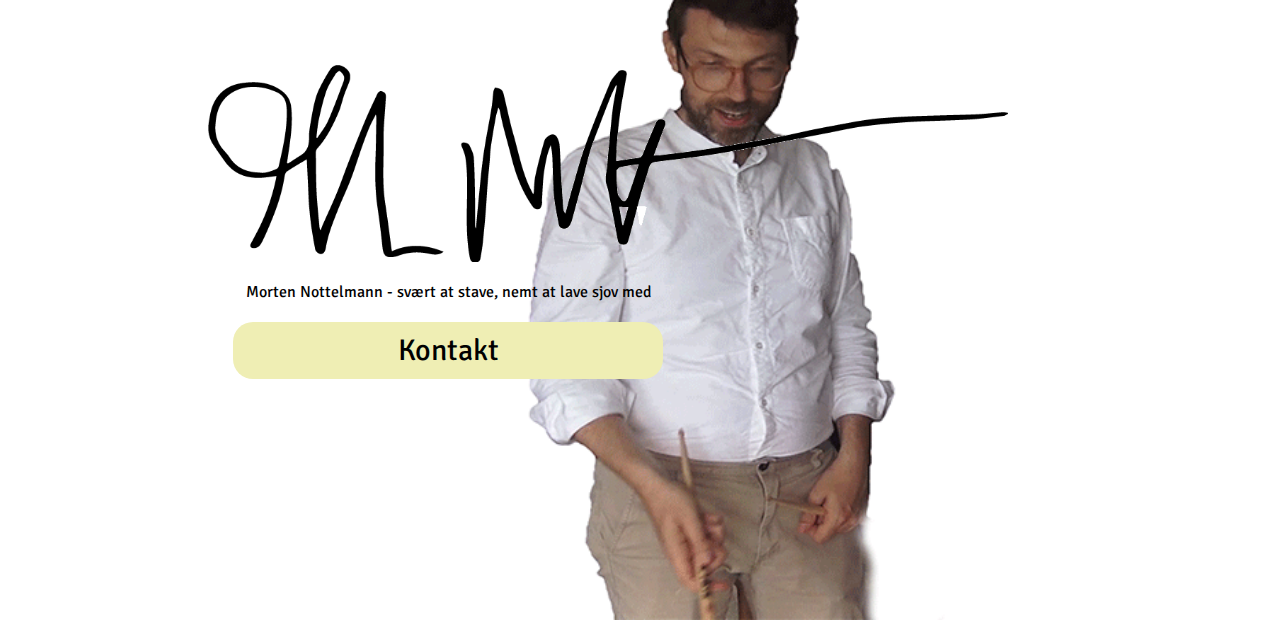
==== commit f3c54c85: "Komprimerede billeder" ====
--- a/index.html
+++ b/index.html
@@ -64,26 +64,14 @@
         <div class="container" id="ryksammen">
             <div class="parallaxthree">
                 <div class="tekst3">
+                    <p>Morten ser meget positivt på musikeres fremtid <q>som en af de få</q>, som han siger.<br>Han mener ikke det er nødvendigt for musikere, at sælge ud for at leve af musikken.<br>
+                </div>
+                <div class="lyd">
                     <h1>Morten om fremtiden for musikere</h1>
-                   <audio id="player" src="Kalimba.mp3"></audio>
-   
-                    <p>Morten ser meget positivt på musikeres fremtid <q>som en af de få</q>, som han siger.<br>
-                        Han mener ikke det er nødvendigt for musikere, at sælge ud for at leve af musikken.
-                        <br>
-                        
-                        <audio id="lydklip" src="lyd/fremtid.mp3"></audio>
-                        <img class="snak" src="images/on.png" alt="ikon"
-                        onmouseover="document.getElementById('lydklip').play()"
-                        onmouseout="document.getElementById('lydklip').pause()">
-                        
-                        <p class="smal"><small>(hold musen over ikonet for at høre Mortens syn på fremtidensmusiker
-                        )</small></p>
-                    
-                         <div>
-
-     </div>
+                    <audio id="lydklip" src="lyd/fremtid.mp3"></audio>
+                    <img class="snak" src="images/on.png" alt="ikon" onmouseover="document.getElementById('lydklip').play()" onmouseout="document.getElementById('lydklip').pause()">
+                    <p class="smal"><small>(Hold musen over)</small></p>
                 </div>
-                
             </div>
         </div>
     </section>
--- a/style/style.css
+++ b/style/style.css
@@ -83,8 +83,8 @@
 /*section 1*/
 
 .undervisning-container {
-    border: 5px solid lightgoldenrodyellow;
-    background-color: lightgoldenrodyellow;
+    border: 5px solid rgb(239,238,180);
+    background-color: rgb(239,238,180);
     margin-top: -50px;
 }
 
@@ -118,15 +118,16 @@
 }
 
 .tekst1 {
-    border: 2px solid lightgoldenrodyellow;
-    background-color: lightgoldenrodyellow;
-    width: 30%;
-    padding: 5px;
-    position: absolute;
-    top: 15%;
-    left: 8%;
-    opacity: 0.8;
-    border-radius: 5px;
+    border: 2px solid rgb(239,238,180);
+    background-color: rgb(239,238,180);
+    width: 25%;
+    padding: 5px;
+    position: absolute;
+    top: 40%;
+    left: 10%;
+    opacity: 0.8;
+    border-radius: 5px;
+    font-size: 20px;
 }
 
 #ryksammen {
@@ -134,15 +135,16 @@
 }
 
 .tekst2 {
-    border: 2px solid lightgoldenrodyellow;
-    background-color: lightgoldenrodyellow;
-    width: 30%;
+    border: 2px solid rgb(239,238,180);
+    background-color: rgb(239,238,180);
+    width: 25%;
     padding: 5px;
     position: absolute;
     top: 45%;
-    right: 8%;
-    opacity: 0.8;
-    border-radius: 5px;
+    right: 10%;
+    opacity: 0.8;
+    border-radius: 5px;
+    font-size: 20px;
 }
 
 .parallaxone {
@@ -176,23 +178,55 @@
 }
 
 .tekst3 {
-    border: 2px solid lightgoldenrodyellow;
-    background-color: lightgoldenrodyellow;
-    width: 30%;
+    border: 2px solid rgb(239,238,180);
+    background-color: rgb(239,238,180);
+    width: 23%;
     padding: 5px;
     position: absolute;
     top: 30%;
     left: 15%;
     opacity: 0.8;
     border-radius: 5px;
+    font-size: 20px;
+}
+
+.lyd {
+    border: 2px solid rgb(239,238,180);
+    background-color: rgb(239,238,180);
+    width: 20%;
+    padding: 5px;
+    position: absolute;
+    top: 60%;
+    right: 10%;
+    opacity: 0.8;
+    border-radius: 5px;
+}
+
+.lyd p {
+    margin-top: -10px;
+    margin-bottom: -2px;
+}
+
+.lyd h1 {
+    margin-top: -3px;
+    text-align: center;
+}
+
+.smal {
+    text-align: center;
+}
+
+.snak {
+    margin-top: -20px;
+    margin-left: 35%;
 }
 
 /*footer*/
 
 #knap {
-    background-color: lightgoldenrodyellow;
+    background-color: rgb(239,238,180);
     border: none;
-    padding: 15px 32px;
+    padding: 10px 15px;
     text-align: center;
     color: black;
     text-decoration: none;
@@ -201,17 +235,10 @@
     margin: 4px 2px;
     cursor: pointer;
     width: 400px;
-    border-radius: 5px;
-    margin-left: 105px;
-    font-family: sans-serif;
-}
-
-.smal{
-    text-align: center;
-}
-
-.snak{
-    margin-left:40%;
+    border-radius: 20px;
+    margin-left: 125px;
+    font-family: 'Signika', sans-serif;
+    font-size: 30px;
 }
 
 #gif {
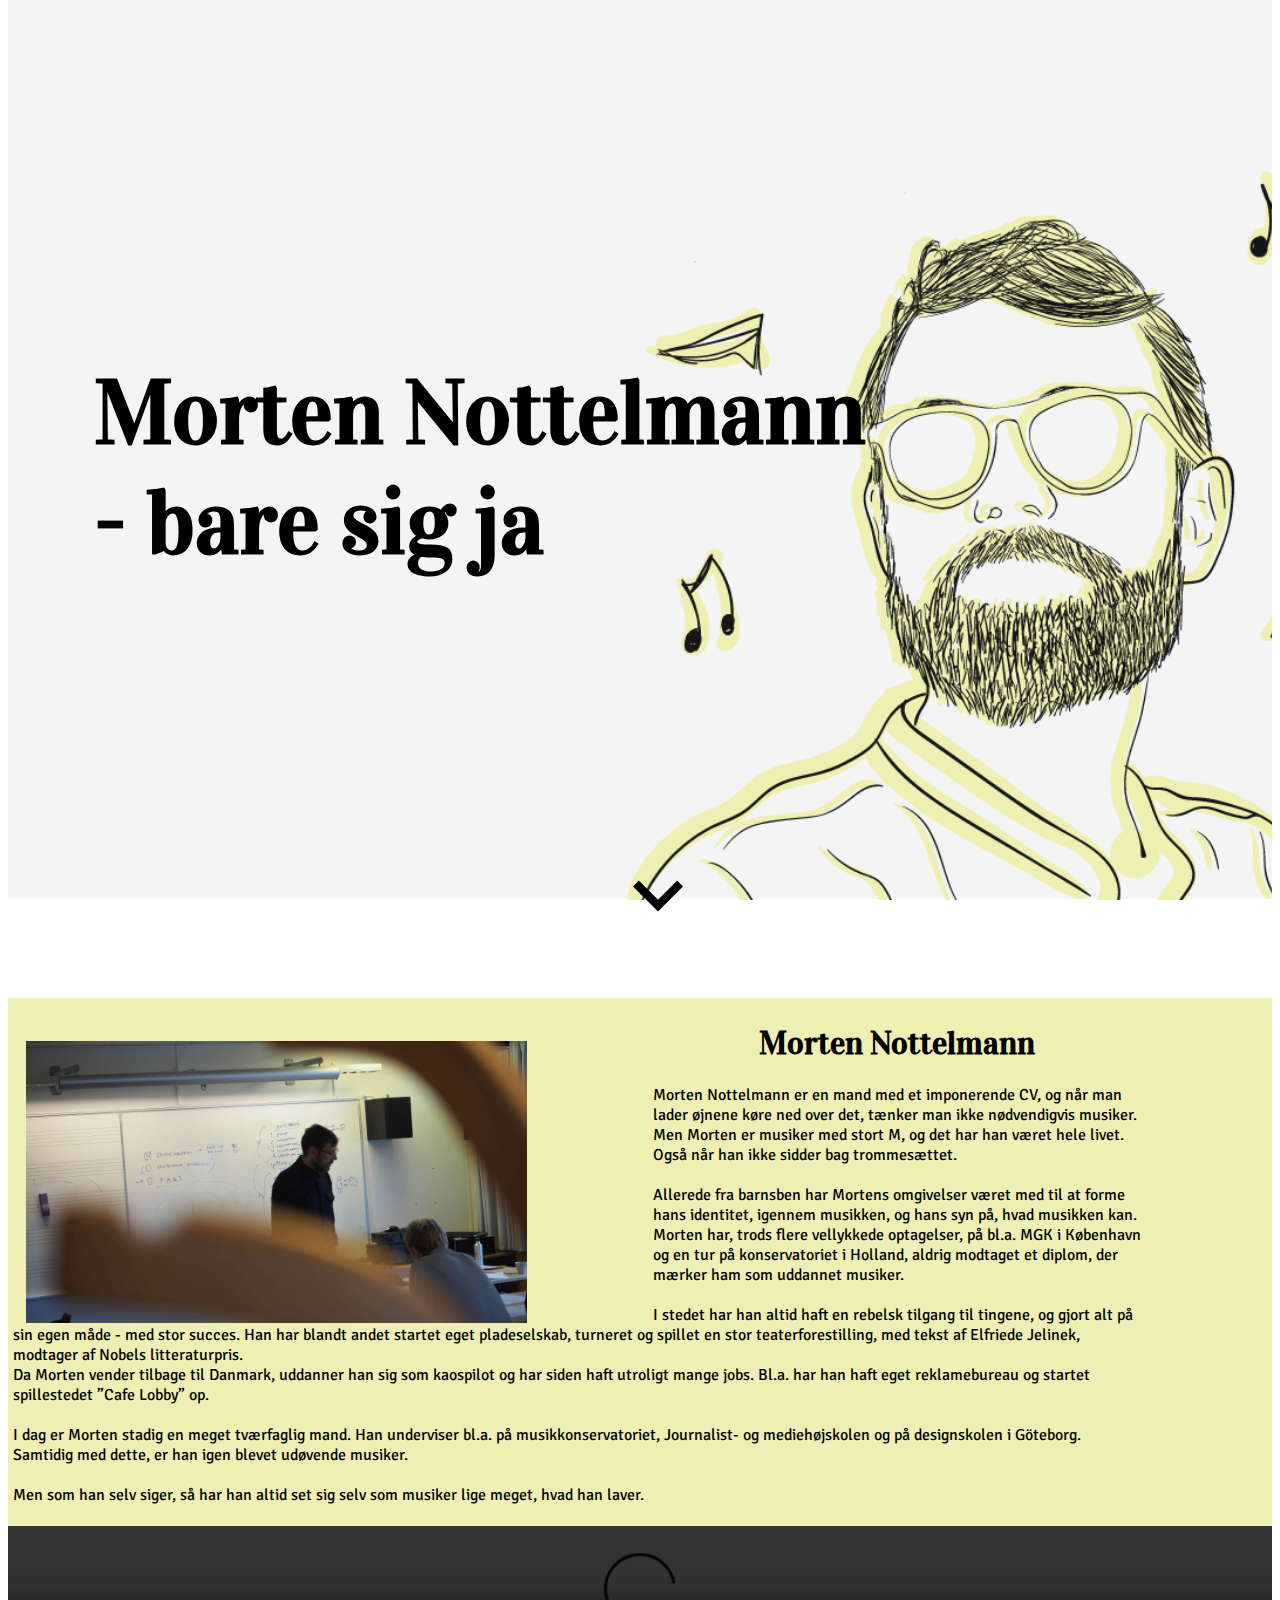
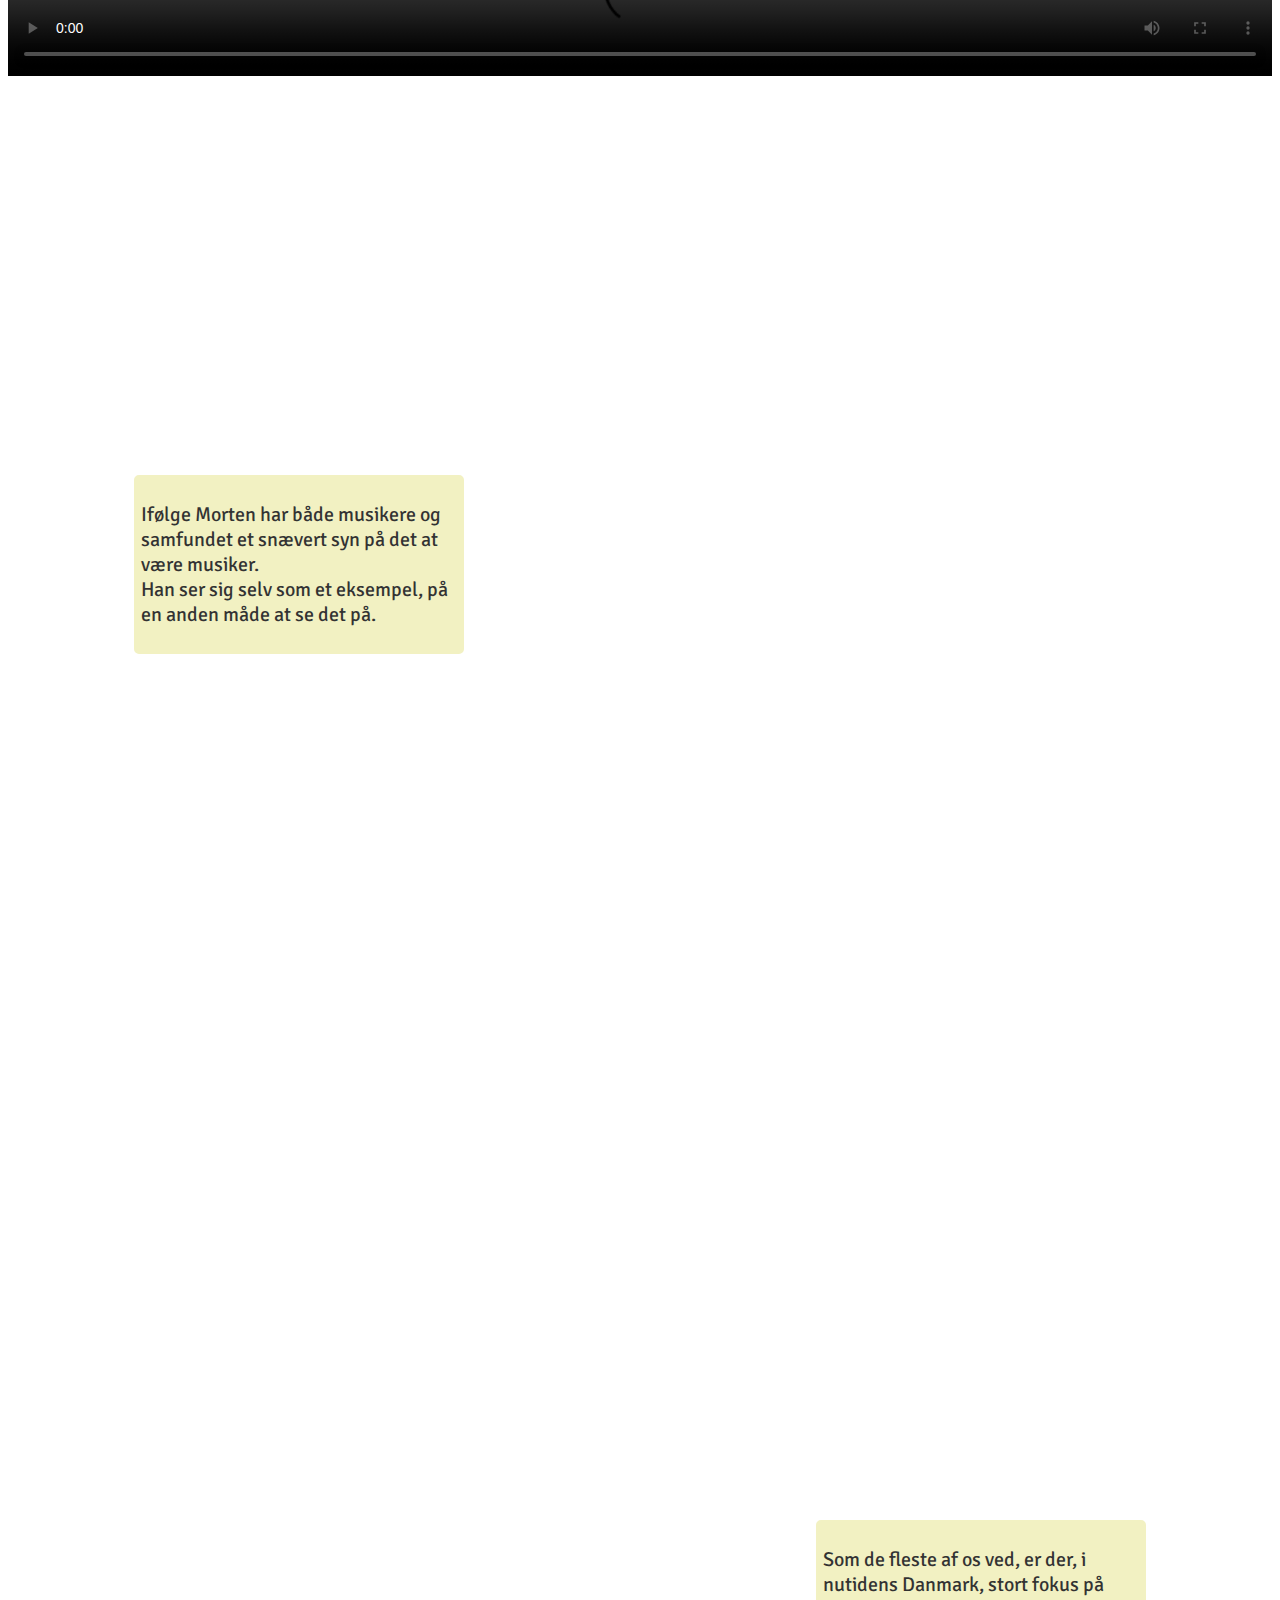
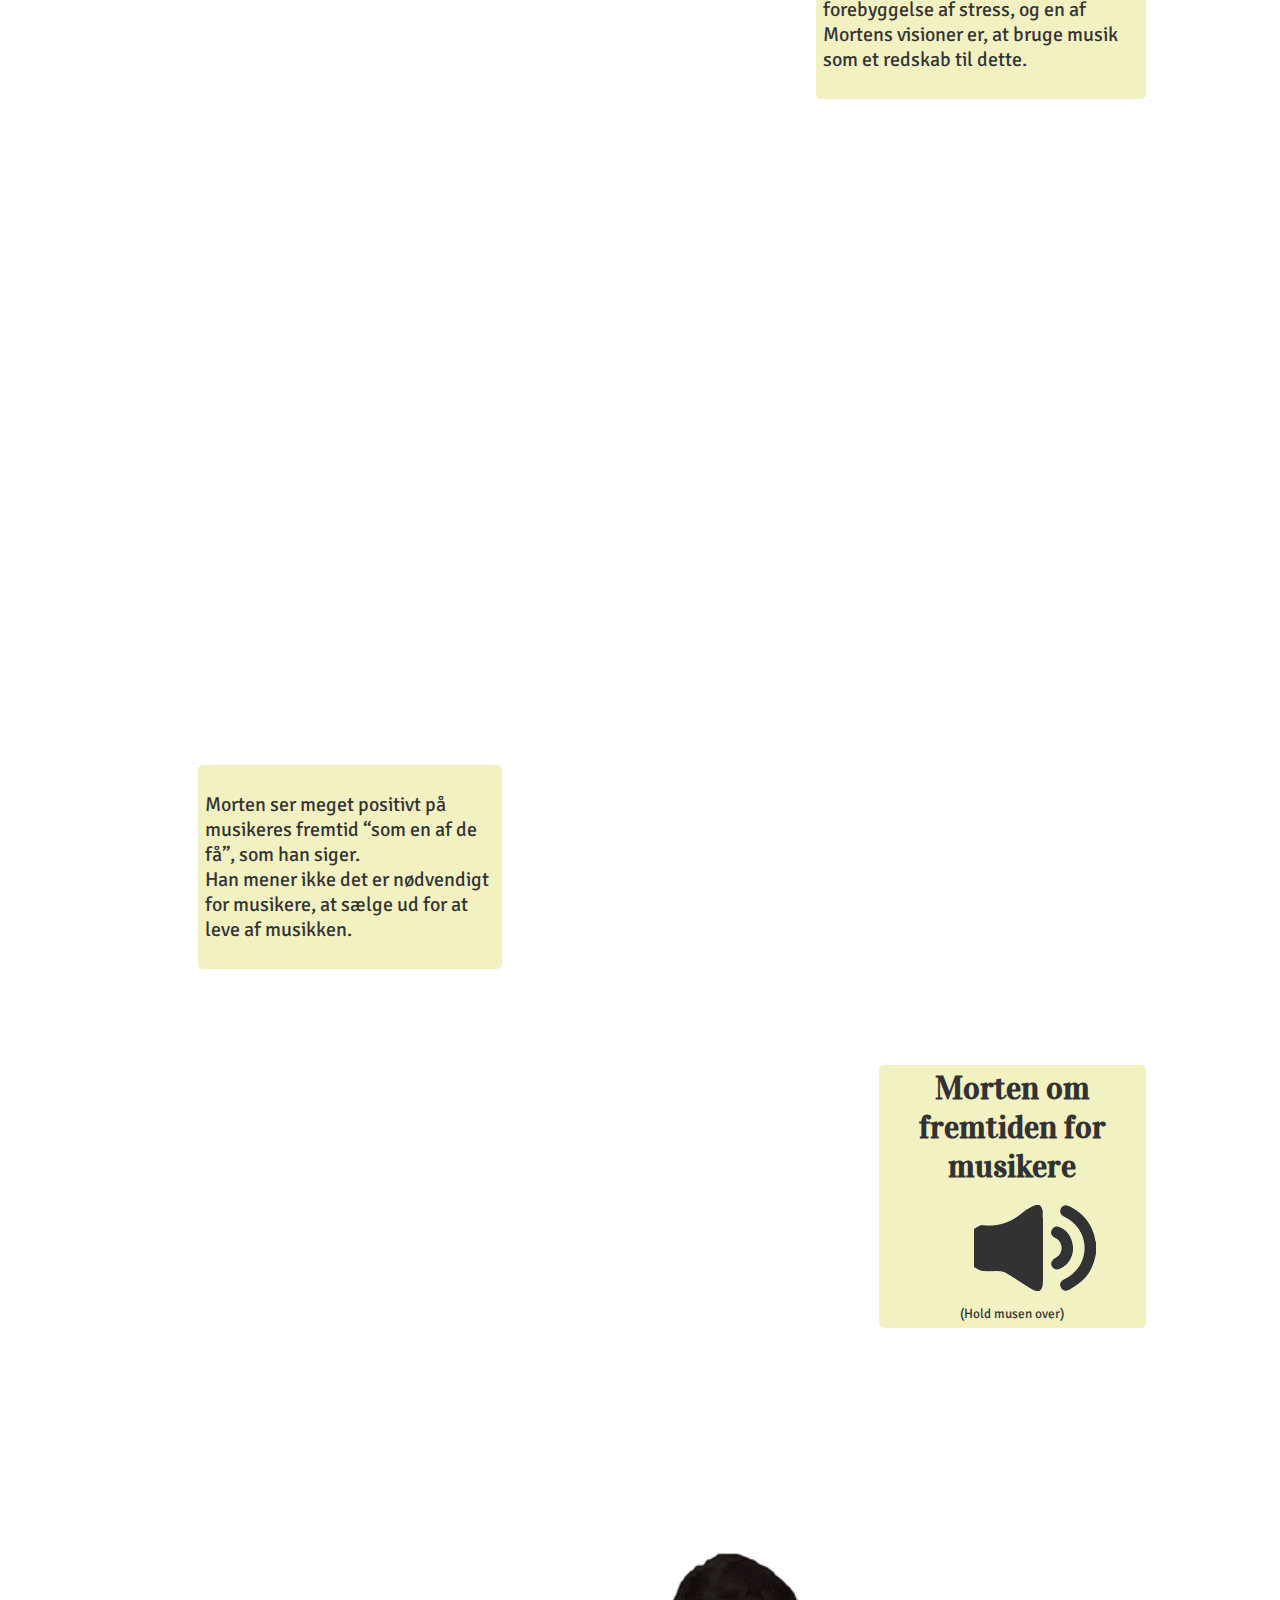
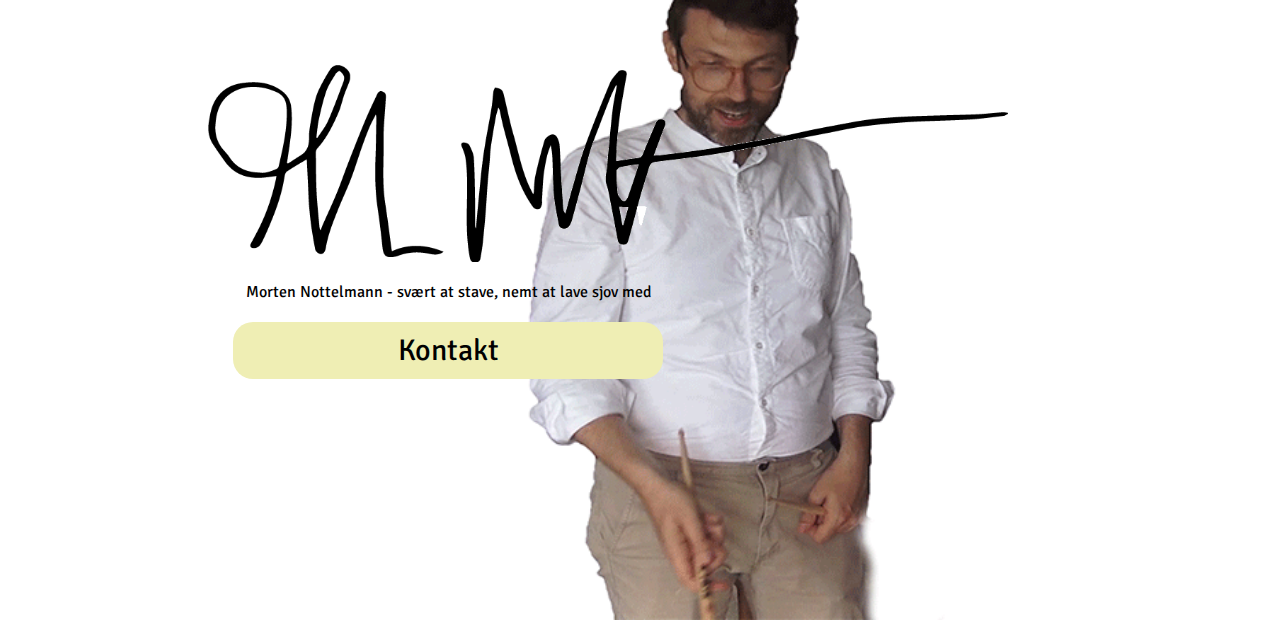
==== commit 9b63b8af: "SEO" ====
--- a/index.html
+++ b/index.html
@@ -4,7 +4,7 @@
 <head>
     <meta charset="utf-8">
     <!-- HUSK AT UDFYLDE BESKRIVELSE TIL SEO-->
-    <meta name="Description" content="">
+    <meta name="Description" content="Morten Nottelmann er professionel musiker, designer og underviser i entrepenørskab og, hvad der ellers byder sig. Han er ligeledes uddannet kaospilot, og er ekspert i at bruge alt fra musikkens verden i alt han foretager sig.">
     <meta name="Author" content="Christian Plovst">
     <meta name="viewport" content="width=device-width, initial-scale=1.0">
     <title>Morten Nottelmann - bare sig ja</title>
@@ -52,7 +52,7 @@
                 </div>
             </div>
         </div>
-        <div class="container" id="ryksammen">
+        <div class="container" id="ryksammen1">
             <div class="parallaxtwo">
                 <div class="tekst2">
                     <p>Som de fleste af os ved, er der, i nutidens Danmark, stort fokus på forebyggelse af stress, og en af Mortens visioner er, at bruge musik som et redskab til dette.</p>
@@ -61,7 +61,7 @@
         </div>
     </section>
     <section>
-        <div class="container" id="ryksammen">
+        <div class="container" id="ryksammen2">
             <div class="parallaxthree">
                 <div class="tekst3">
                     <p>Morten ser meget positivt på musikeres fremtid <q>som en af de få</q>, som han siger.<br>Han mener ikke det er nødvendigt for musikere, at sælge ud for at leve af musikken.<br>
--- a/style/style.css
+++ b/style/style.css
@@ -130,7 +130,11 @@
     font-size: 20px;
 }
 
-#ryksammen {
+#ryksammen1 {
+    margin-top: -55px;
+}
+
+#ryksammen2 {
     margin-top: -55px;
 }
 
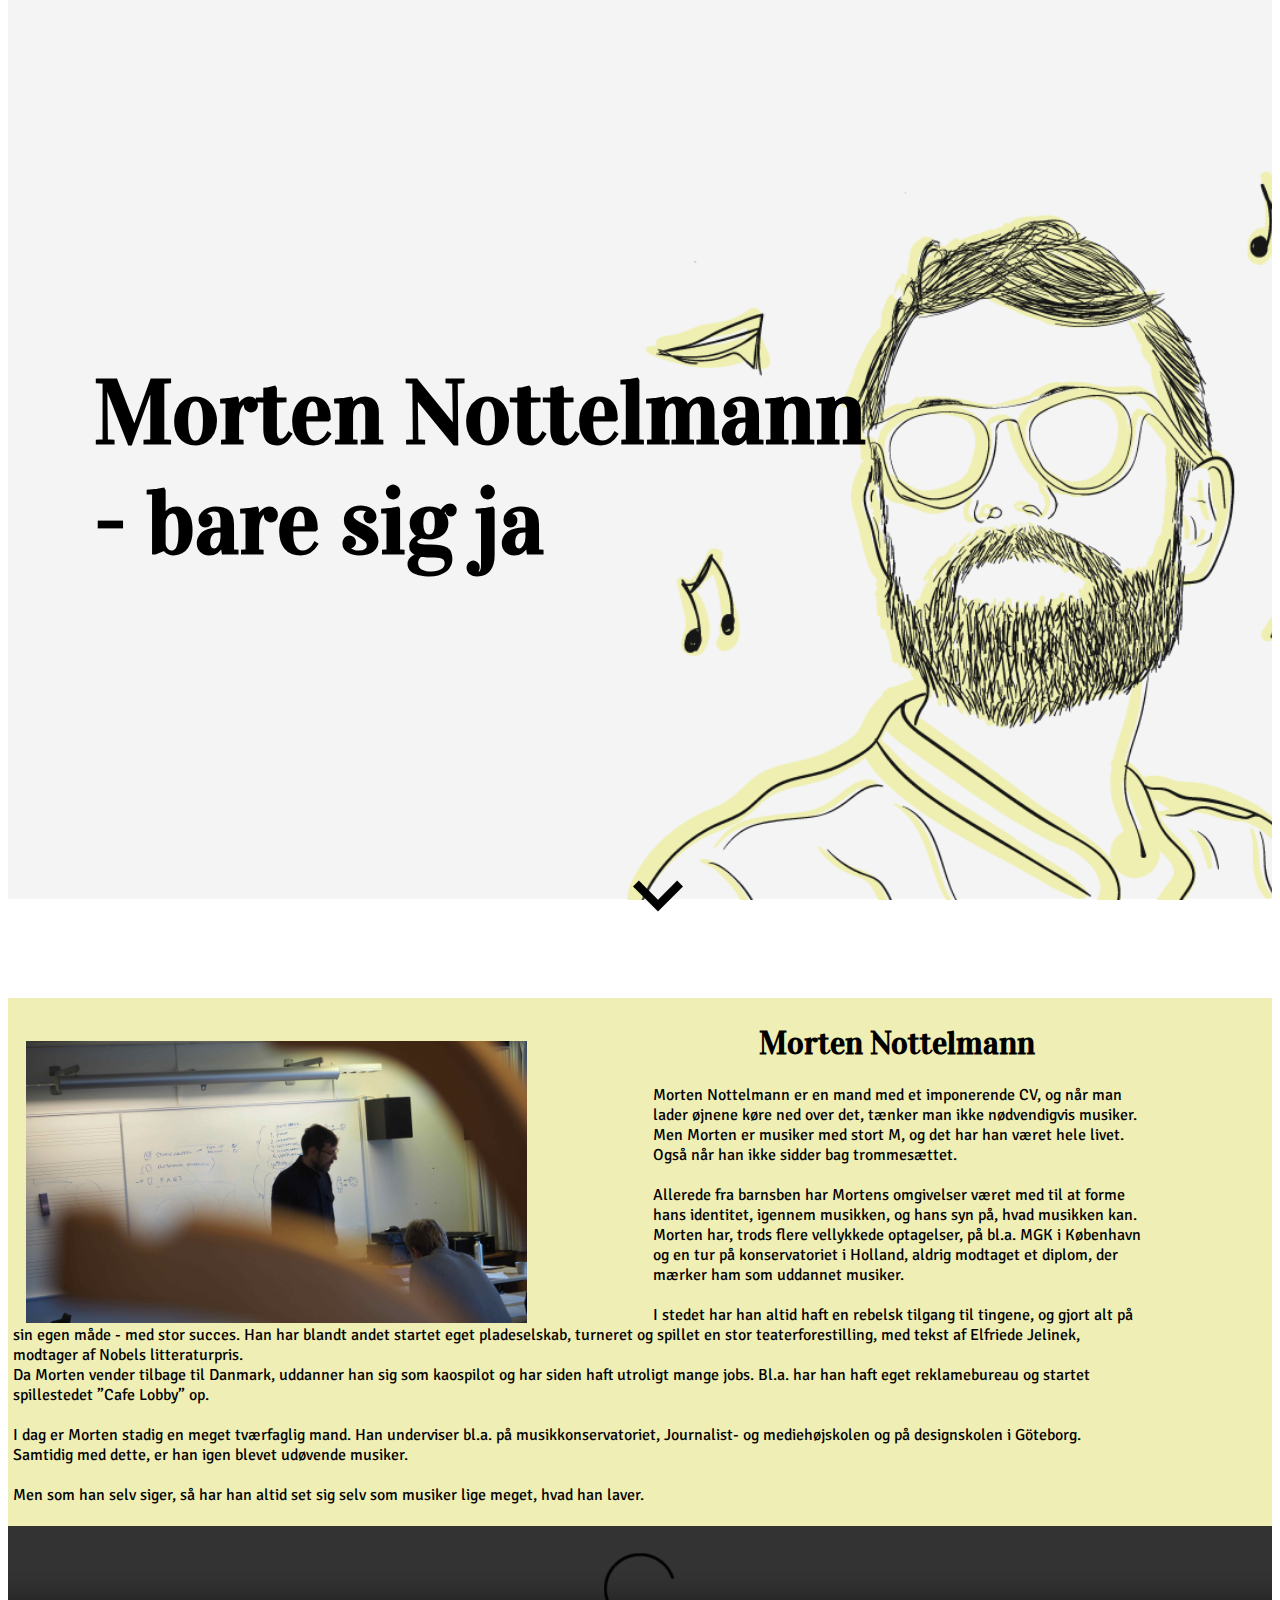
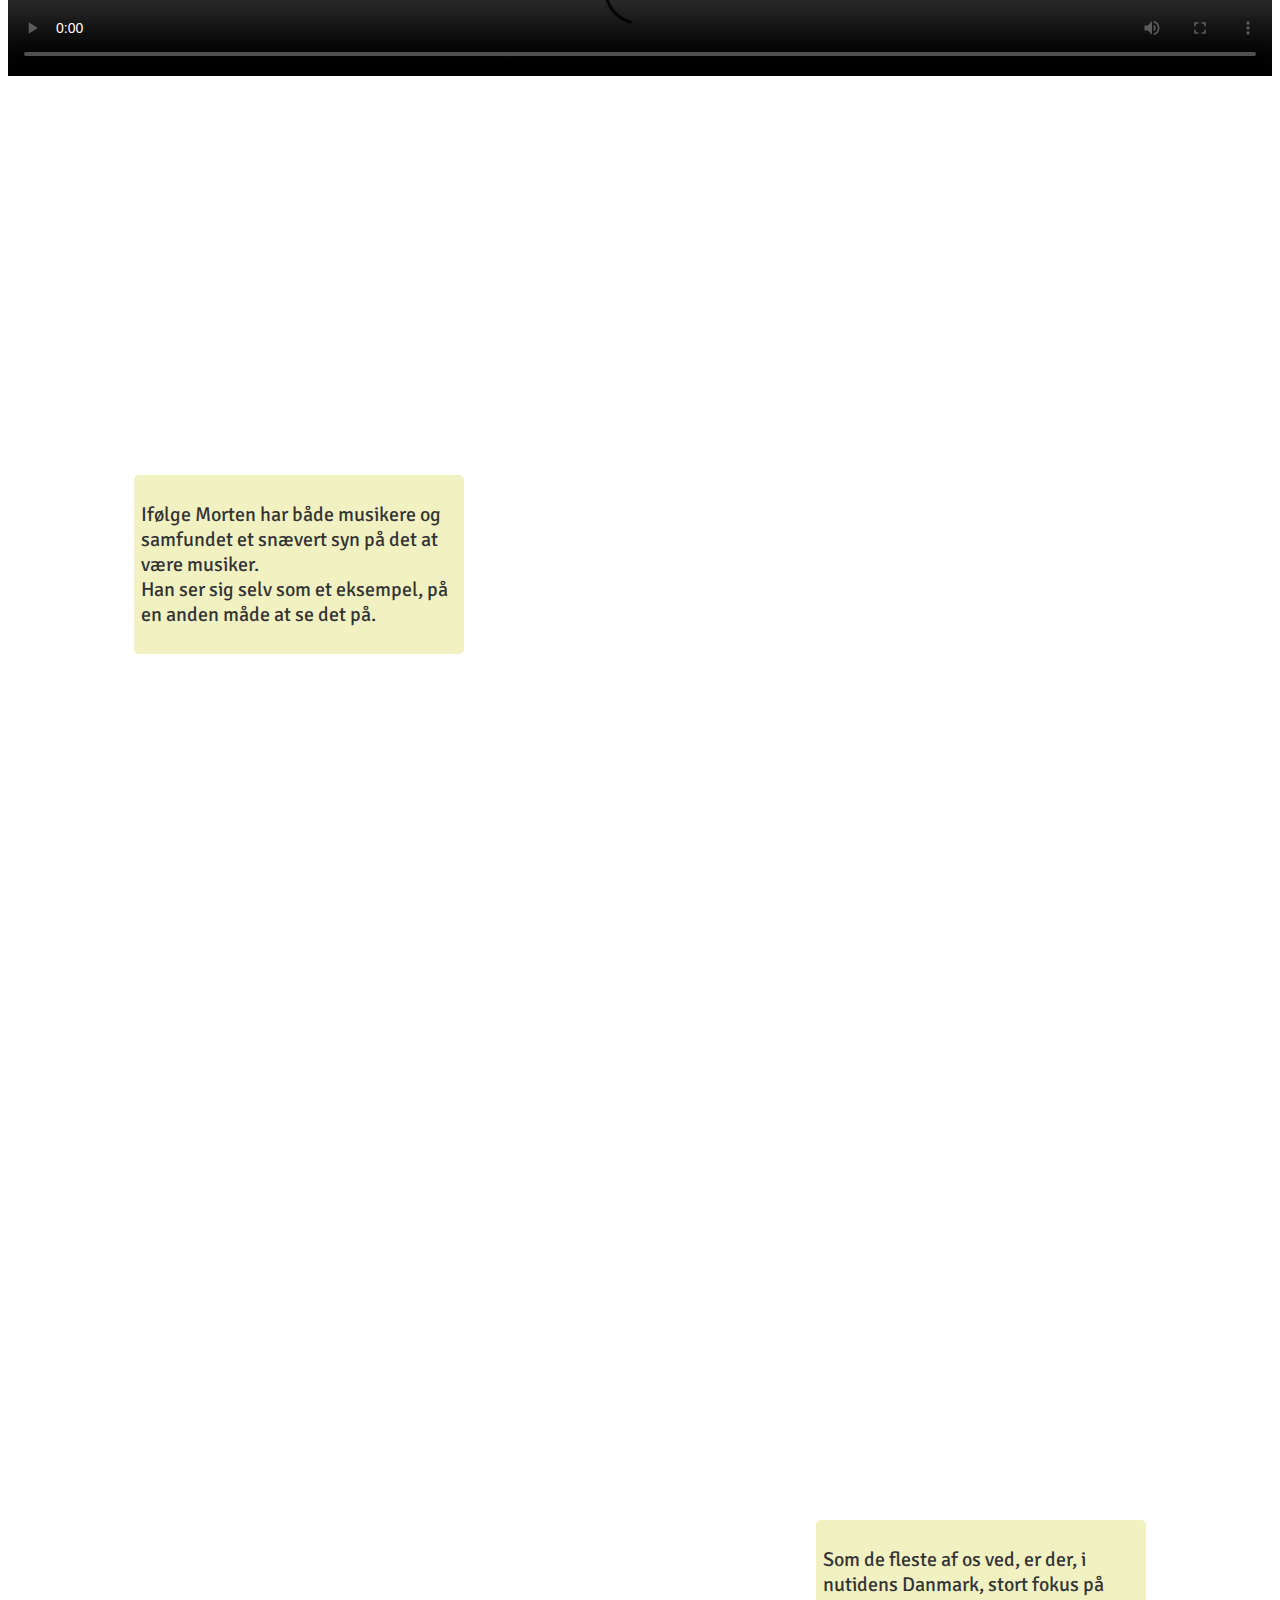
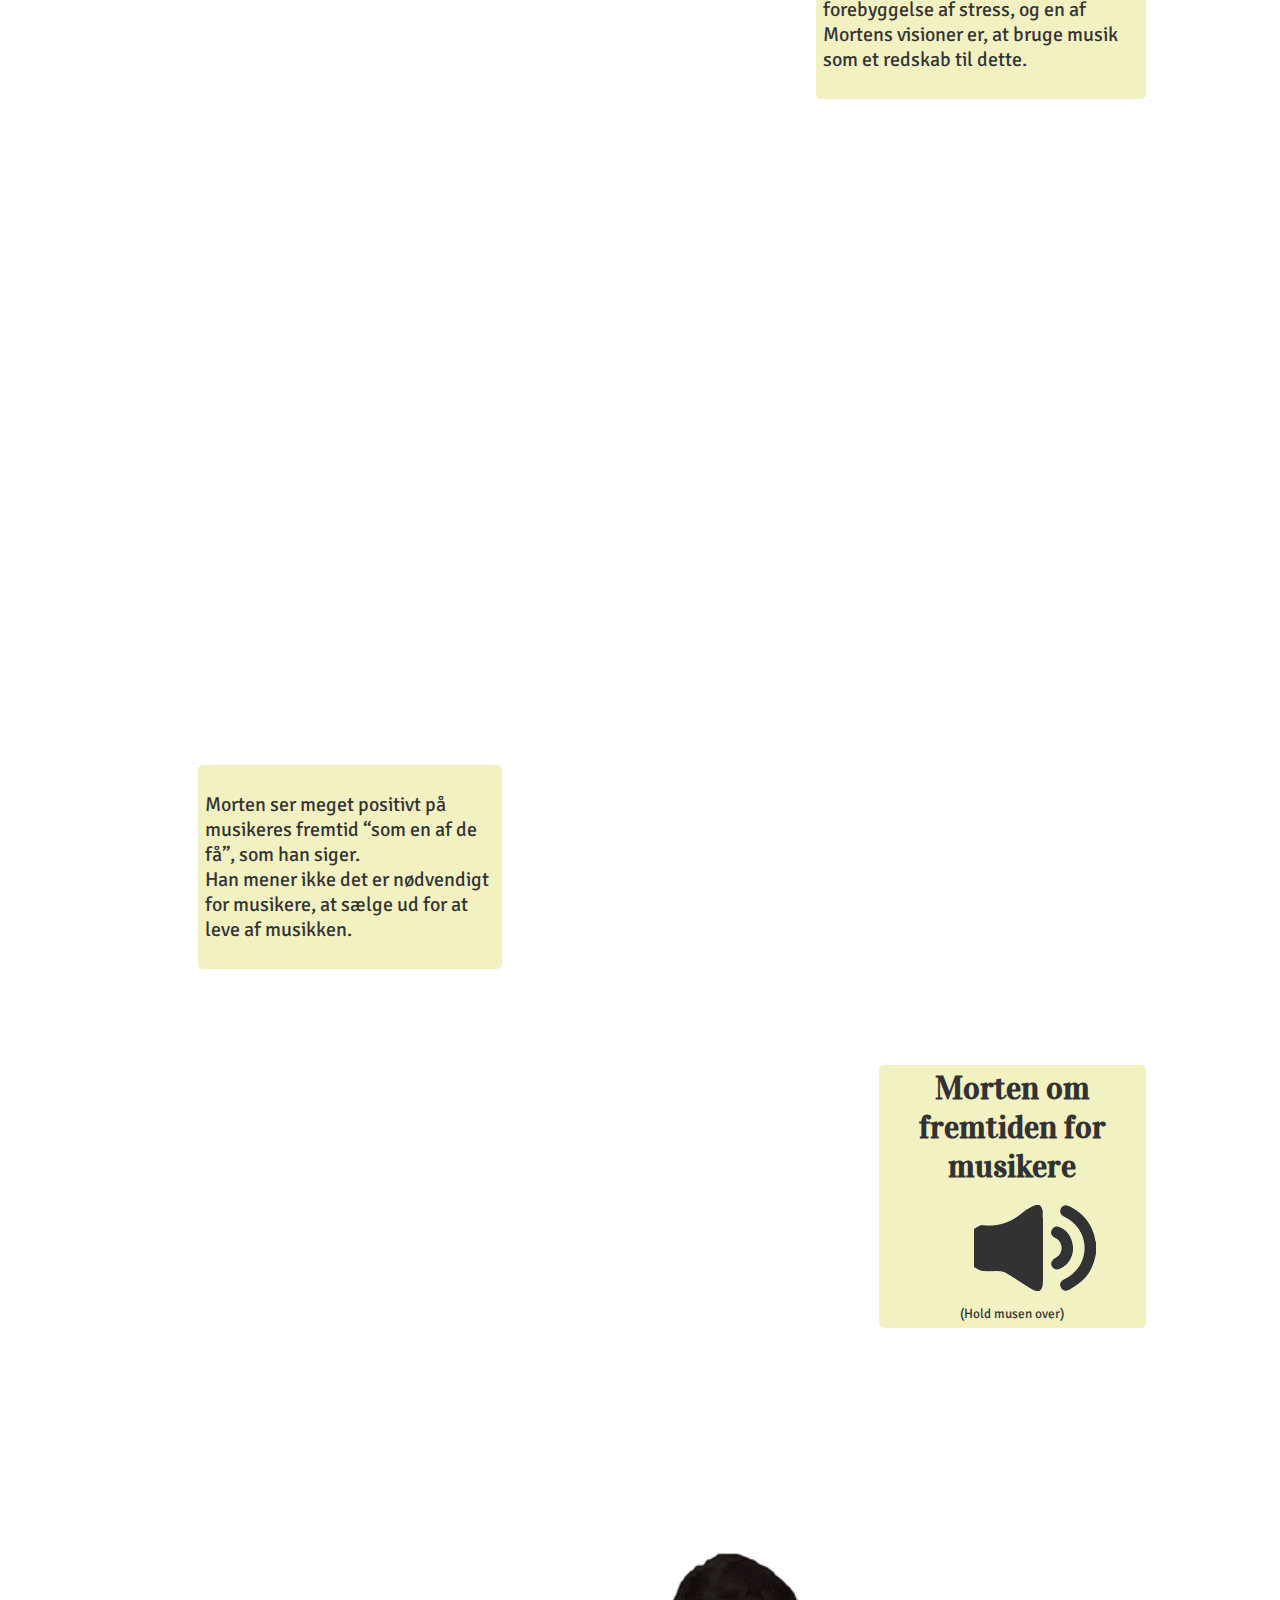
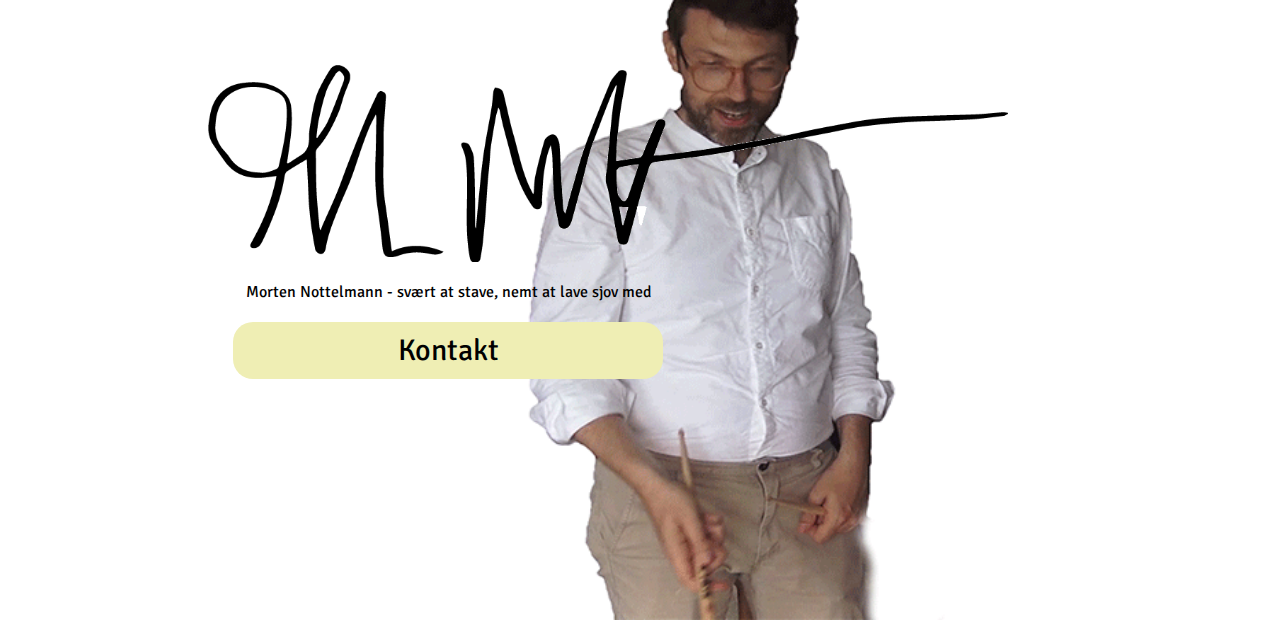
==== commit d562d668: "ny css mappe" ====
--- a/index.html
+++ b/index.html
@@ -8,7 +8,7 @@
     <meta name="Author" content="Christian Plovst">
     <meta name="viewport" content="width=device-width, initial-scale=1.0">
     <title>Morten Nottelmann - bare sig ja</title>
-    <link rel="stylesheet" href="style/style.css">
+    <link rel="stylesheet" href="css/style.css">
     <link href="https://fonts.googleapis.com/icon?family=Material+Icons" rel="stylesheet">
     <link href="https://fonts.googleapis.com/css?family=Signika|Vidaloka" rel="stylesheet">
 </head>
--- a/css/style.css
+++ b/css/style.css
@@ -0,0 +1,269 @@
+/* font til tekster : font-family: 'Signika', sans-serif;
+font til overskrifter : font-family: 'Vidaloka', serif;*/
+
+
+h1 {
+    font-family: 'Vidaloka', serif;
+    ;
+}
+
+p {
+    font-family: 'Signika', sans-serif;;
+}
+
+.container {
+    position: relative;
+    margin-bottom: 50px;
+}
+
+.space {
+    margin-top: -100px;
+}
+
+/*header*/
+
+#top {
+    margin-top: -10px;
+}
+
+.parallax-hero {
+    background-image: url(/images/heroimage.png);
+    min-height: 1000px;
+    background-attachment: fixed;
+    background-position: center;
+    background-repeat: no-repeat;
+    background-size: cover;
+}
+
+#titel {
+    width: 780px;
+    height: 230px;
+    padding: 10px;
+    position: absolute;
+    top: 30%;
+    left: 6%;
+    font-size: 90px;
+    margin-top: 50px;
+}
+
+@keyframes bounce {
+    0%, 20%, 60%, 100% {
+        -webkit-transform: translateY(0);
+        transform: translateY(0);
+    }
+    
+    40% {
+        -webkit-transform: translateY(-20px);
+        transform: translateY(-20px);
+    }
+    
+    80% {
+        -webkit-transform: translateY(-10px);
+        transform: translateY(-10px);
+    }
+}
+
+.material-icons {
+    width:5%;
+    position: absolute;
+    top: 85%;
+    left: 47.5%;
+    
+}
+
+i:hover {
+    animation: bounce 1s;
+}
+
+#hero {
+    width: 100%;
+    height: auto;
+}
+
+/*section 1*/
+
+.undervisning-container {
+    border: 5px solid rgb(239,238,180);
+    background-color: rgb(239,238,180);
+    margin-top: -50px;
+}
+
+#undervisning {
+    width: 40%;
+    margin-top: 3%;
+    margin-left: 1%;
+    margin-right: 10%;
+    float: left;
+    overflow: hidden;
+}
+
+.Morten h1 {
+    text-align: center; 
+}
+
+.Morten {
+    width: 90%;
+}
+/*video*/
+
+video {
+    width: 100%;
+}
+
+/*section 2*/
+
+.bred {
+    width: 100%;
+    height: auto;
+}
+
+.tekst1 {
+    border: 2px solid rgb(239,238,180);
+    background-color: rgb(239,238,180);
+    width: 25%;
+    padding: 5px;
+    position: absolute;
+    top: 40%;
+    left: 10%;
+    opacity: 0.8;
+    border-radius: 5px;
+    font-size: 20px;
+}
+
+#ryksammen1 {
+    margin-top: -55px;
+}
+
+#ryksammen2 {
+    margin-top: -55px;
+}
+
+.tekst2 {
+    border: 2px solid rgb(239,238,180);
+    background-color: rgb(239,238,180);
+    width: 25%;
+    padding: 5px;
+    position: absolute;
+    top: 45%;
+    right: 10%;
+    opacity: 0.8;
+    border-radius: 5px;
+    font-size: 20px;
+}
+
+.parallaxone {
+    background-image: url(/images/reol.JPG);
+    min-height: 1000px;
+    background-attachment: fixed;
+    background-position: center;
+    background-repeat: no-repeat;
+    background-size: cover;
+    margin-top: -5px;
+}
+
+.parallaxtwo {
+    background-image: url(/images/stress.JPG);
+    min-height: 1000px;
+    background-attachment: fixed;
+    background-position: center;
+    background-repeat: no-repeat;
+    background-size: cover;
+}
+
+/*section 3*/
+
+.parallaxthree {
+    background-image: url(/images/fremtid.JPG);
+    min-height: 1000px;
+    background-attachment: fixed;
+    background-position: center;
+    background-repeat: no-repeat;
+    background-size: cover;
+}
+
+.tekst3 {
+    border: 2px solid rgb(239,238,180);
+    background-color: rgb(239,238,180);
+    width: 23%;
+    padding: 5px;
+    position: absolute;
+    top: 30%;
+    left: 15%;
+    opacity: 0.8;
+    border-radius: 5px;
+    font-size: 20px;
+}
+
+.lyd {
+    border: 2px solid rgb(239,238,180);
+    background-color: rgb(239,238,180);
+    width: 20%;
+    padding: 5px;
+    position: absolute;
+    top: 60%;
+    right: 10%;
+    opacity: 0.8;
+    border-radius: 5px;
+}
+
+.lyd p {
+    margin-top: -10px;
+    margin-bottom: -2px;
+}
+
+.lyd h1 {
+    margin-top: -3px;
+    text-align: center;
+}
+
+.smal {
+    text-align: center;
+}
+
+.snak {
+    margin-top: -20px;
+    margin-left: 35%;
+}
+
+/*footer*/
+
+#knap {
+    background-color: rgb(239,238,180);
+    border: none;
+    padding: 10px 15px;
+    text-align: center;
+    color: black;
+    text-decoration: none;
+    display: inline-block;
+    font-size: 16px;
+    margin: 4px 2px;
+    cursor: pointer;
+    width: 400px;
+    border-radius: 20px;
+    margin-left: 125px;
+    font-family: 'Signika', sans-serif;
+    font-size: 30px;
+}
+
+#gif {
+    float: right;
+    margin-right: 300px;
+    margin-top: -450px;
+    width: 500px;
+}
+
+#auto {
+    width: 800px;
+    margin-left: 100px;
+}
+
+footer p {
+    width: 500px;
+    margin-left: 90px;
+    text-align: center;
+}
+
+.venstre {
+    margin-left: 100px;
+    margin-top: 200px;
+}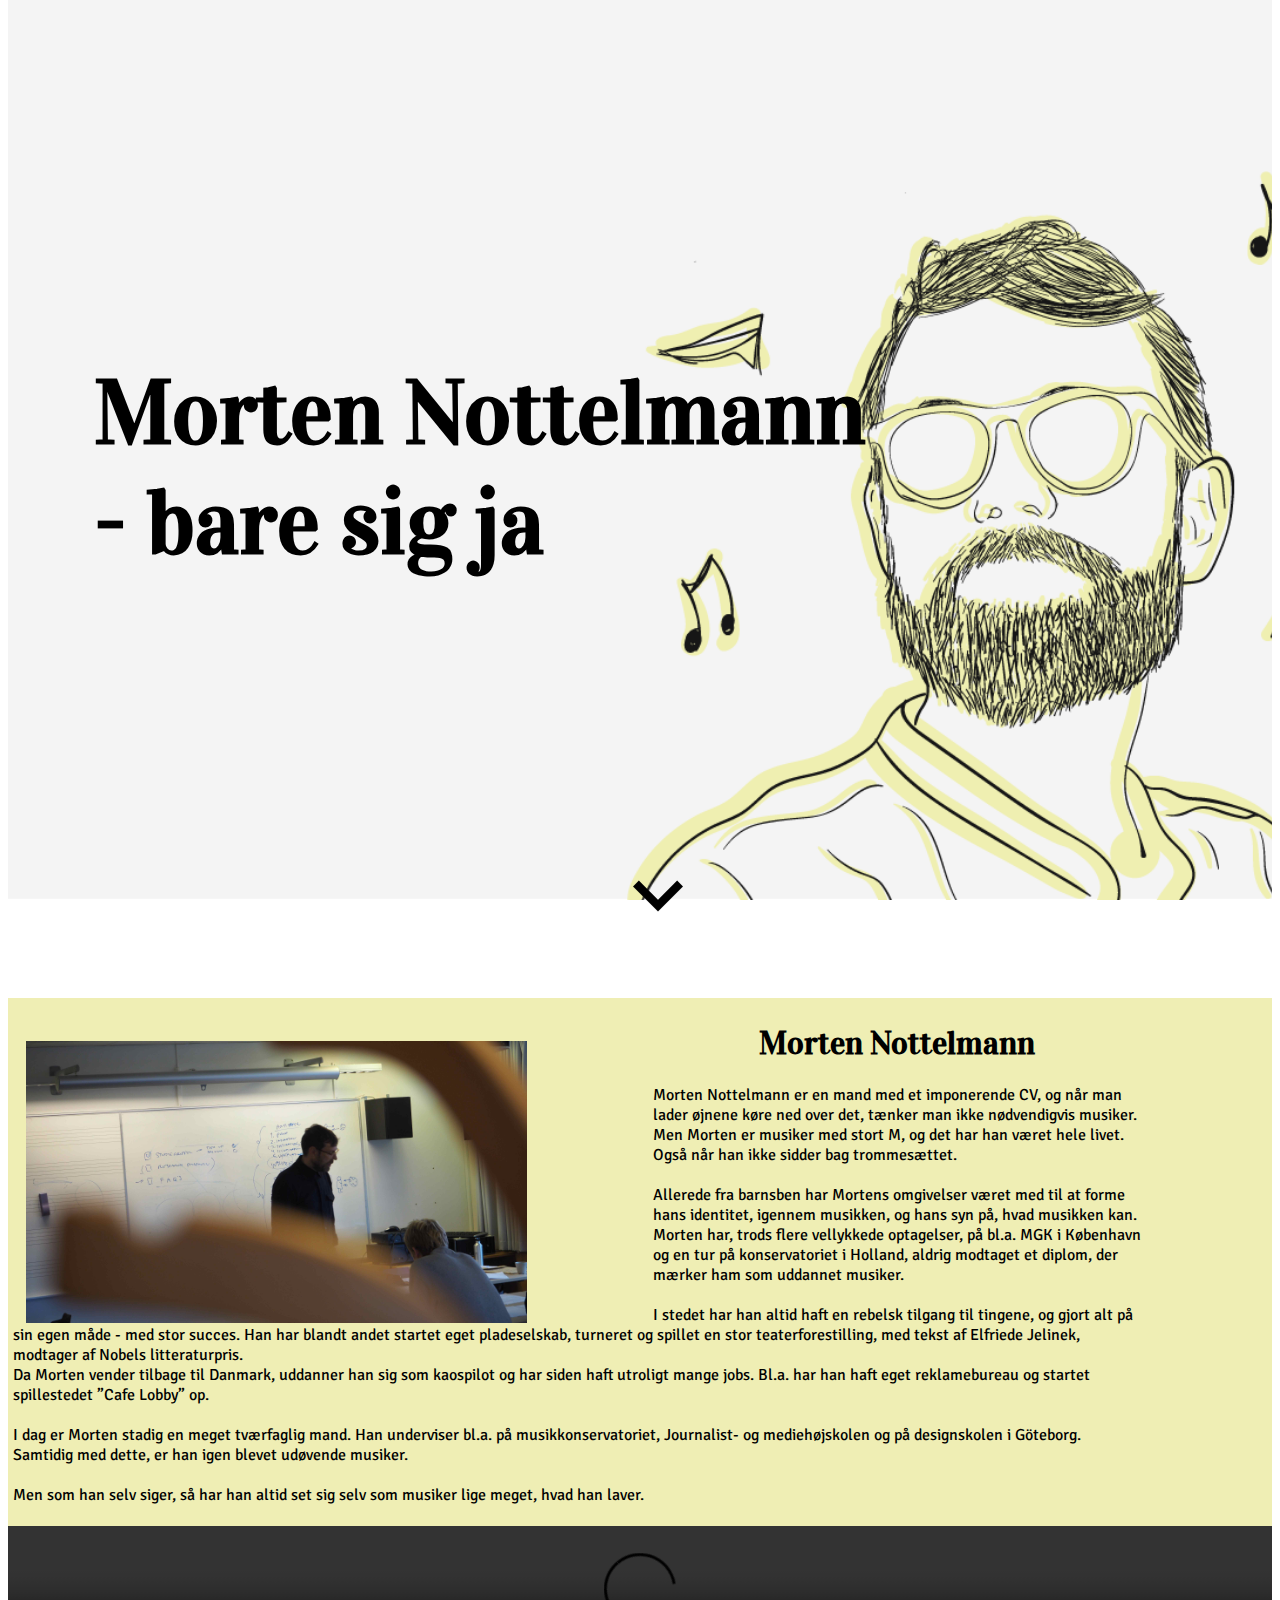
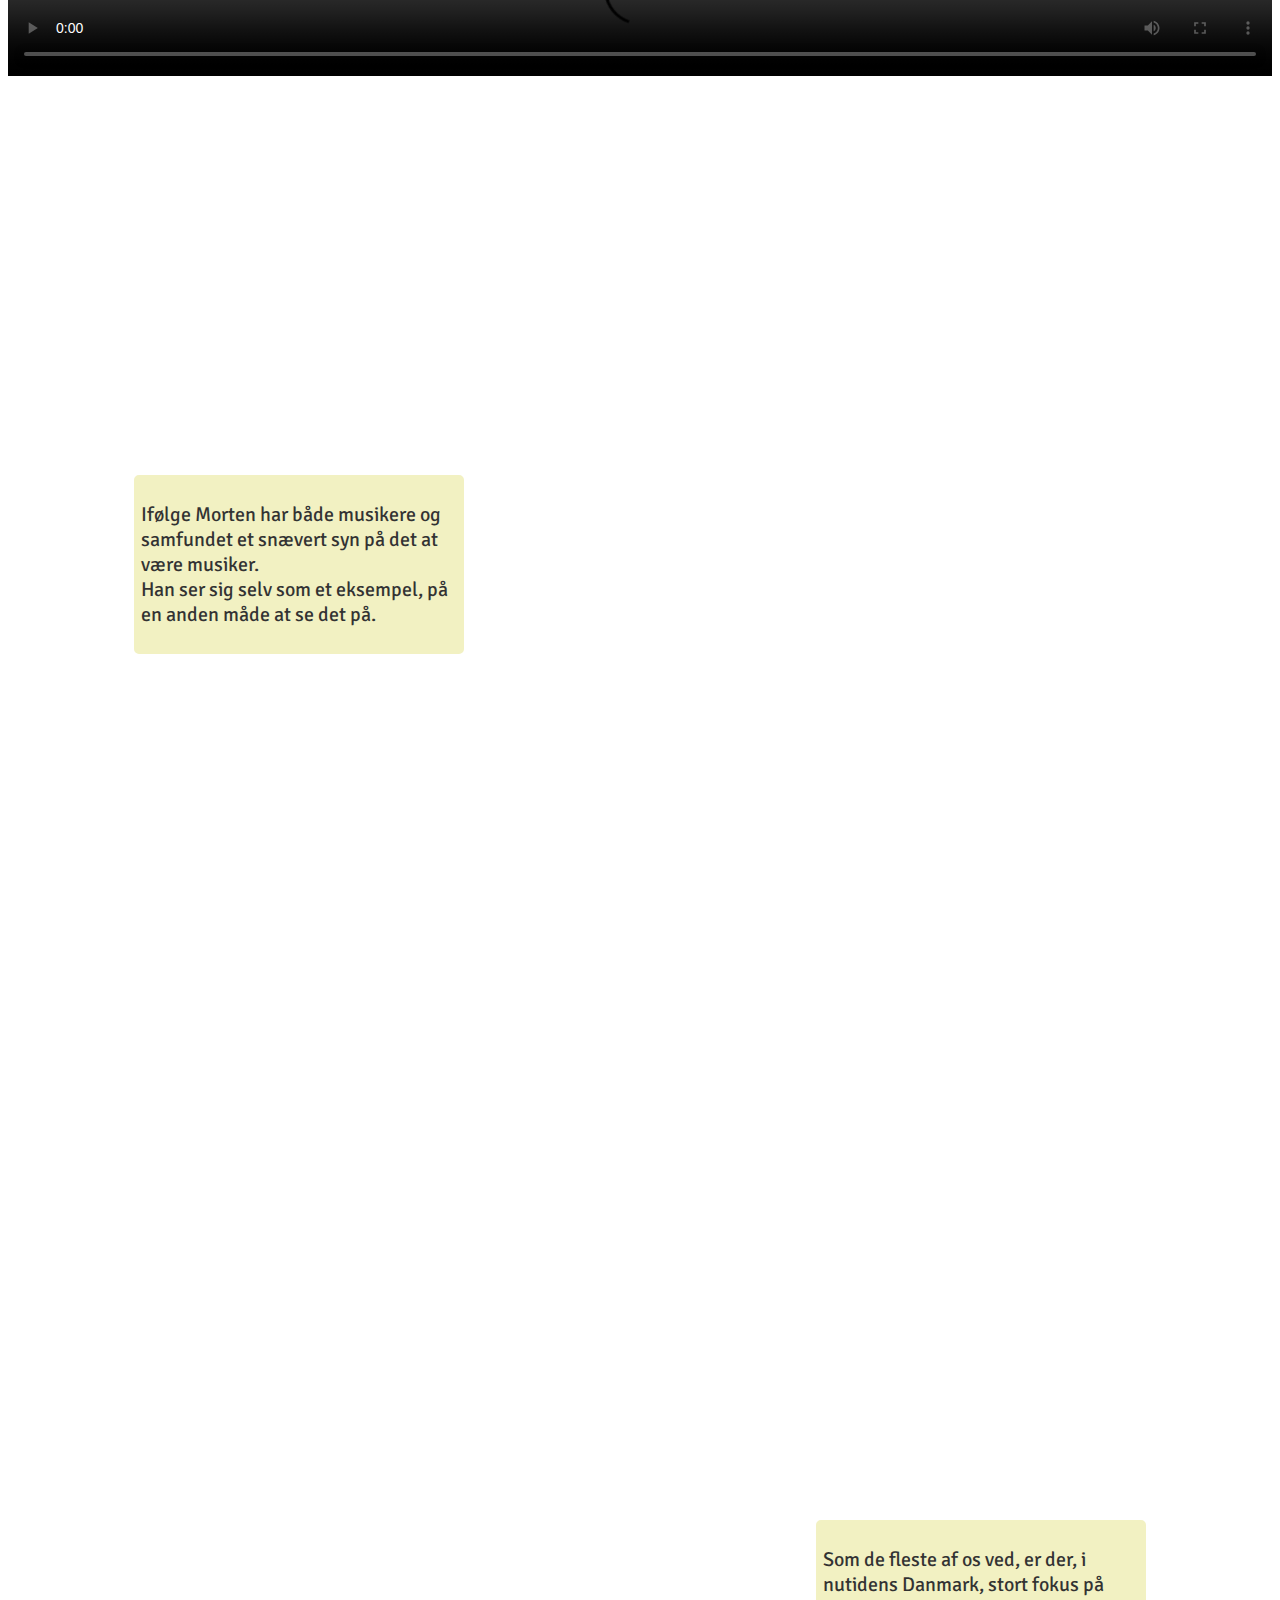
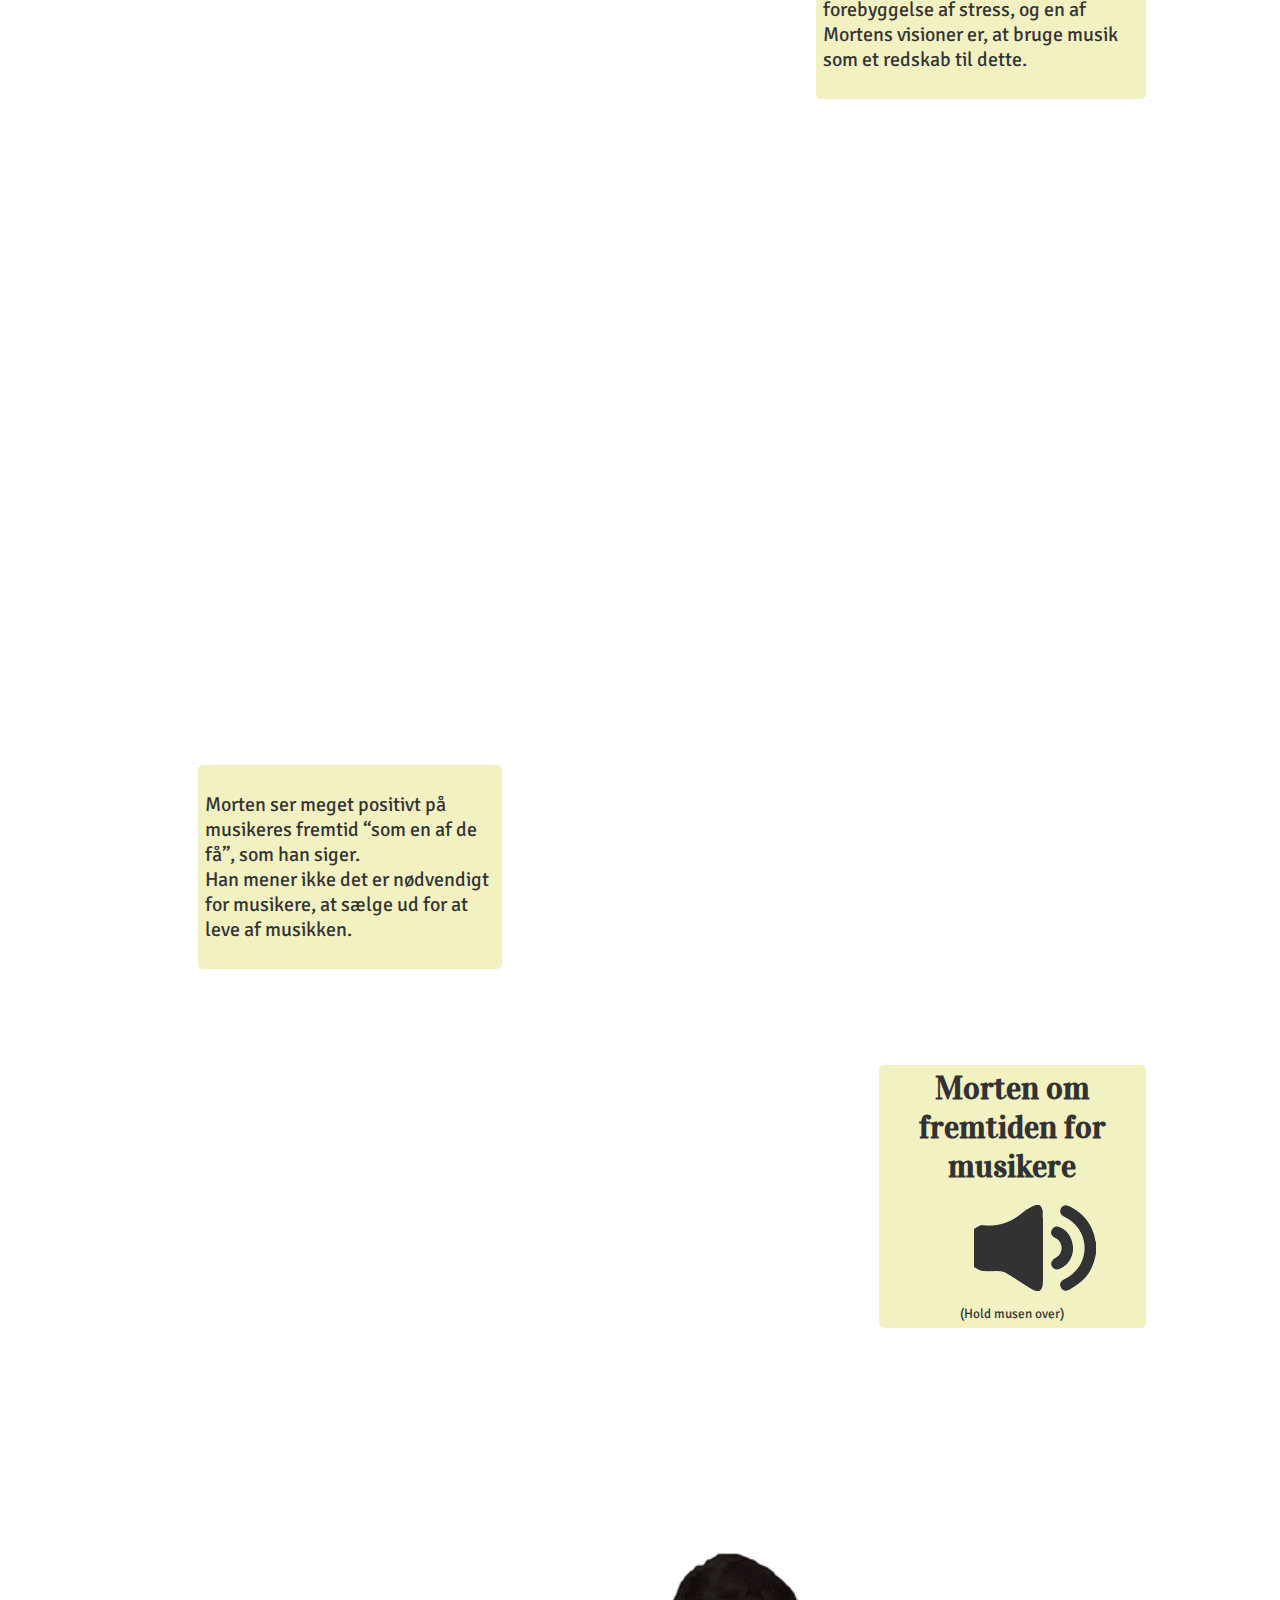
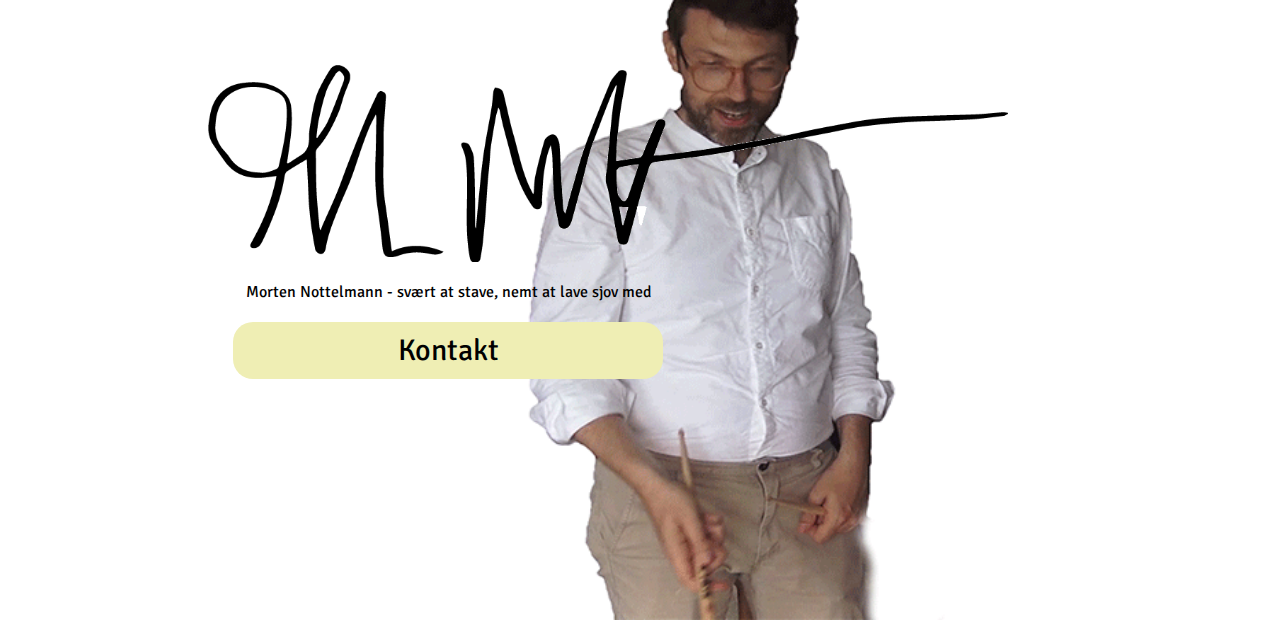
==== commit e05c3ca1: "mobil" ====
--- a/index.html
+++ b/index.html
@@ -19,7 +19,7 @@
             <div class="parallax-hero" id="top">
                 <h1 id="titel">Morten Nottelmann<br>- bare sig ja</h1>
                 <div>
-                    <i class="material-icons" style="font-size:100px">keyboard_arrow_down</i>
+                    <i class="material-icons" style="font-size:100px" id="skjul">keyboard_arrow_down</i>
                 </div>
             </div>
         </div>
--- a/css/style.css
+++ b/css/style.css
@@ -27,7 +27,7 @@
 }
 
 .parallax-hero {
-    background-image: url(/images/heroimage.png);
+    background-image: url(../images/heroimage.png);
     min-height: 1000px;
     background-attachment: fixed;
     background-position: center;
@@ -152,7 +152,7 @@
 }
 
 .parallaxone {
-    background-image: url(/images/reol.JPG);
+    background-image: url(../images/reol.JPG);
     min-height: 1000px;
     background-attachment: fixed;
     background-position: center;
@@ -162,7 +162,7 @@
 }
 
 .parallaxtwo {
-    background-image: url(/images/stress.JPG);
+    background-image: url(../images/stress.JPG);
     min-height: 1000px;
     background-attachment: fixed;
     background-position: center;
@@ -173,7 +173,7 @@
 /*section 3*/
 
 .parallaxthree {
-    background-image: url(/images/fremtid.JPG);
+    background-image: url(../images/fremtid.JPG);
     min-height: 1000px;
     background-attachment: fixed;
     background-position: center;
@@ -266,4 +266,103 @@
 .venstre {
     margin-left: 100px;
     margin-top: 200px;
-}+}
+
+/* Meget stor skærm */
+
+@media (min-width:1921px) {
+    
+    .parallax-hero {
+    min-height: 1100px;    
+    }
+    
+    .undervisning-container {
+        height: 520px;
+    }
+    
+    .undervisning-container p {
+        font-size: 17.5px;
+    }
+    
+    .parallaxone {
+        min-height: 1200px;
+    }
+    
+    .parallaxtwo {
+        min-height: 1200px;
+    }
+    
+    .parallathree {
+        min-height: 1200px;
+    }
+    
+}
+
+/* Mobil */
+
+@media (max-width:419px) {
+    
+    #titel {
+        font-size: 30px;
+        width: 300px;
+        height: 100px;
+    }
+    
+    #auto {
+        width: 200px;
+        margin-left: 120px;
+    }
+    
+    .venstre {
+        margin-left: 0;
+    }
+    
+    .lyd {
+        display: none;
+    }
+    
+    #gif {
+        display: none;
+        margin-right: 0;
+    }
+    
+    #knap {
+        width: 330px;
+        margin: 0;
+    }
+    
+    .venstre p {
+        margin-left: 0;
+        width: 100%;
+    }
+    
+    footer {
+        margin-top: -150px;
+        margin-right: 0;
+    }
+    
+    .tekst1 {
+        width: 50%;
+    }
+    
+    .tekst2 {
+        width: 50%;
+    }
+    
+    .tekst3 {
+        width: 50%;
+    }
+    
+    #skjul {
+        display: none;
+    }
+}
+
+/* Tablet */
+
+@media (min-width:420px) {
+    
+    .parallax-hero {
+        width: 100%;
+    }
+}
